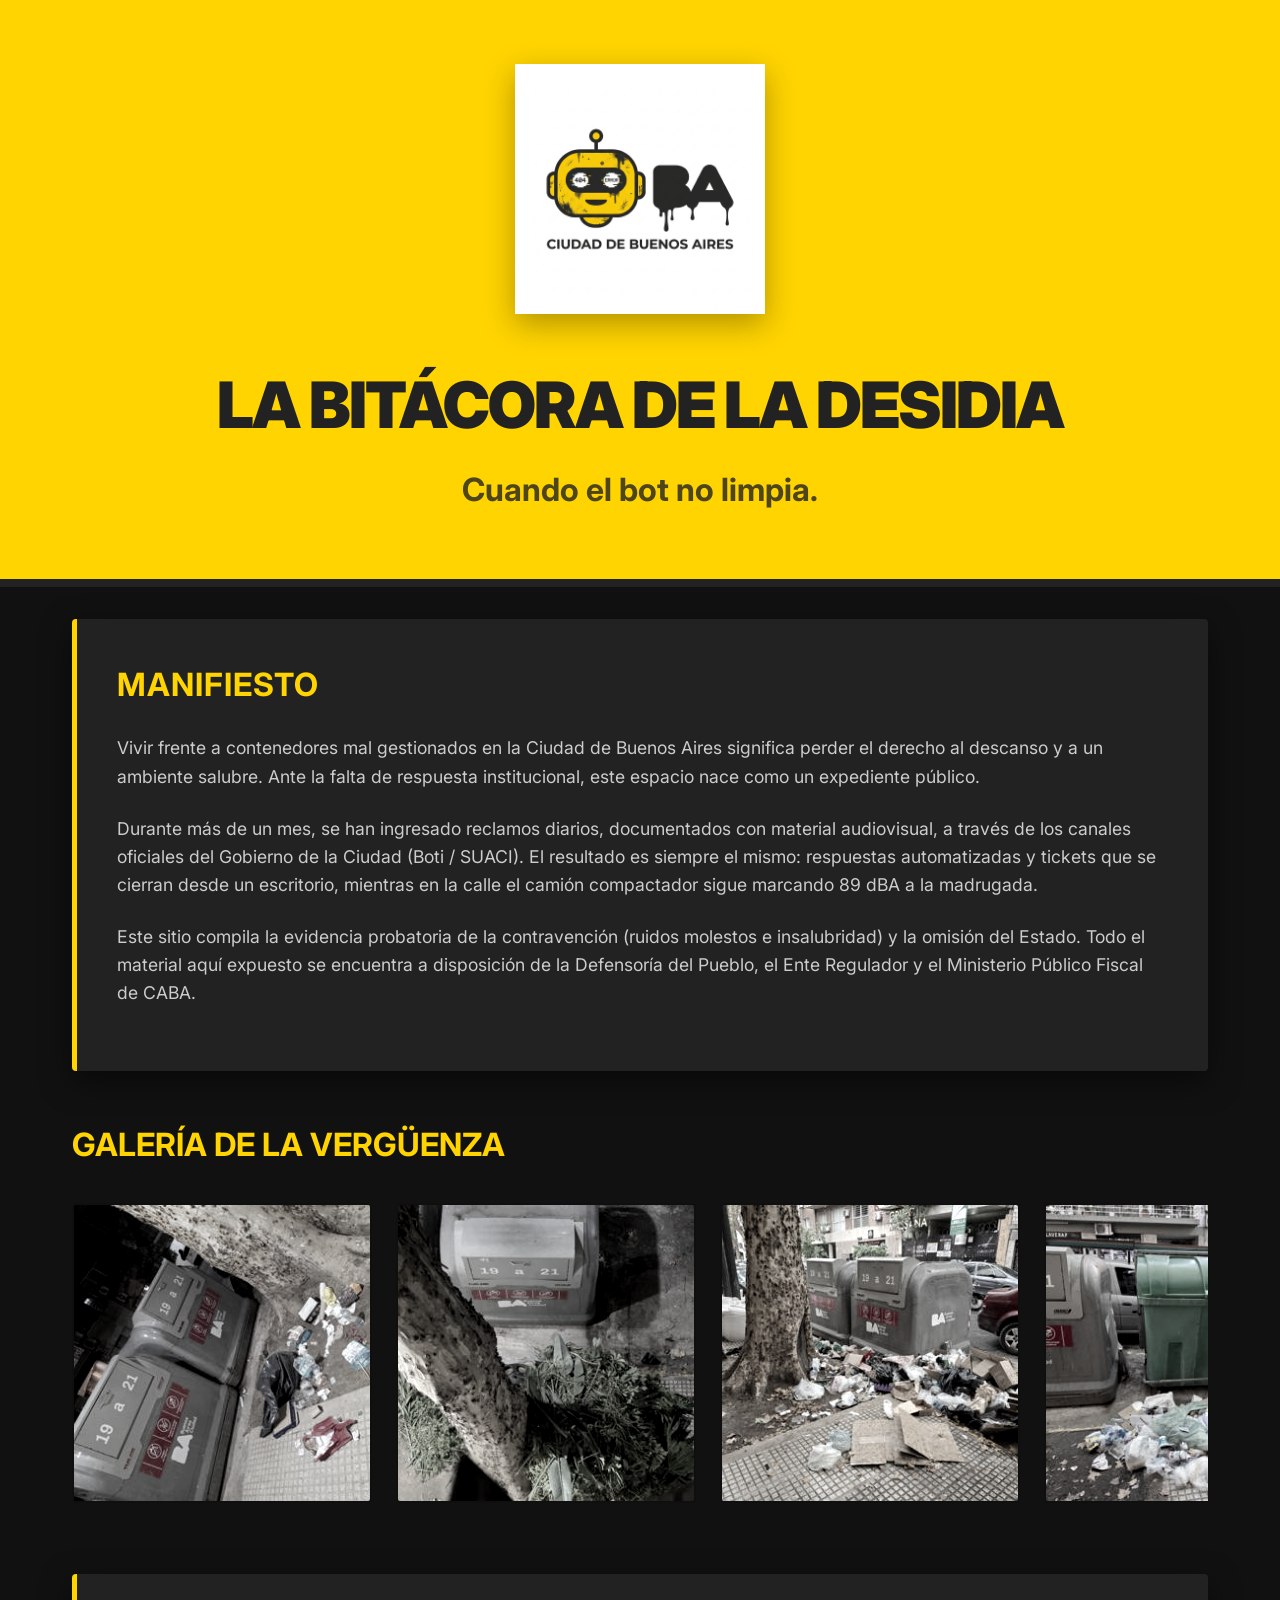
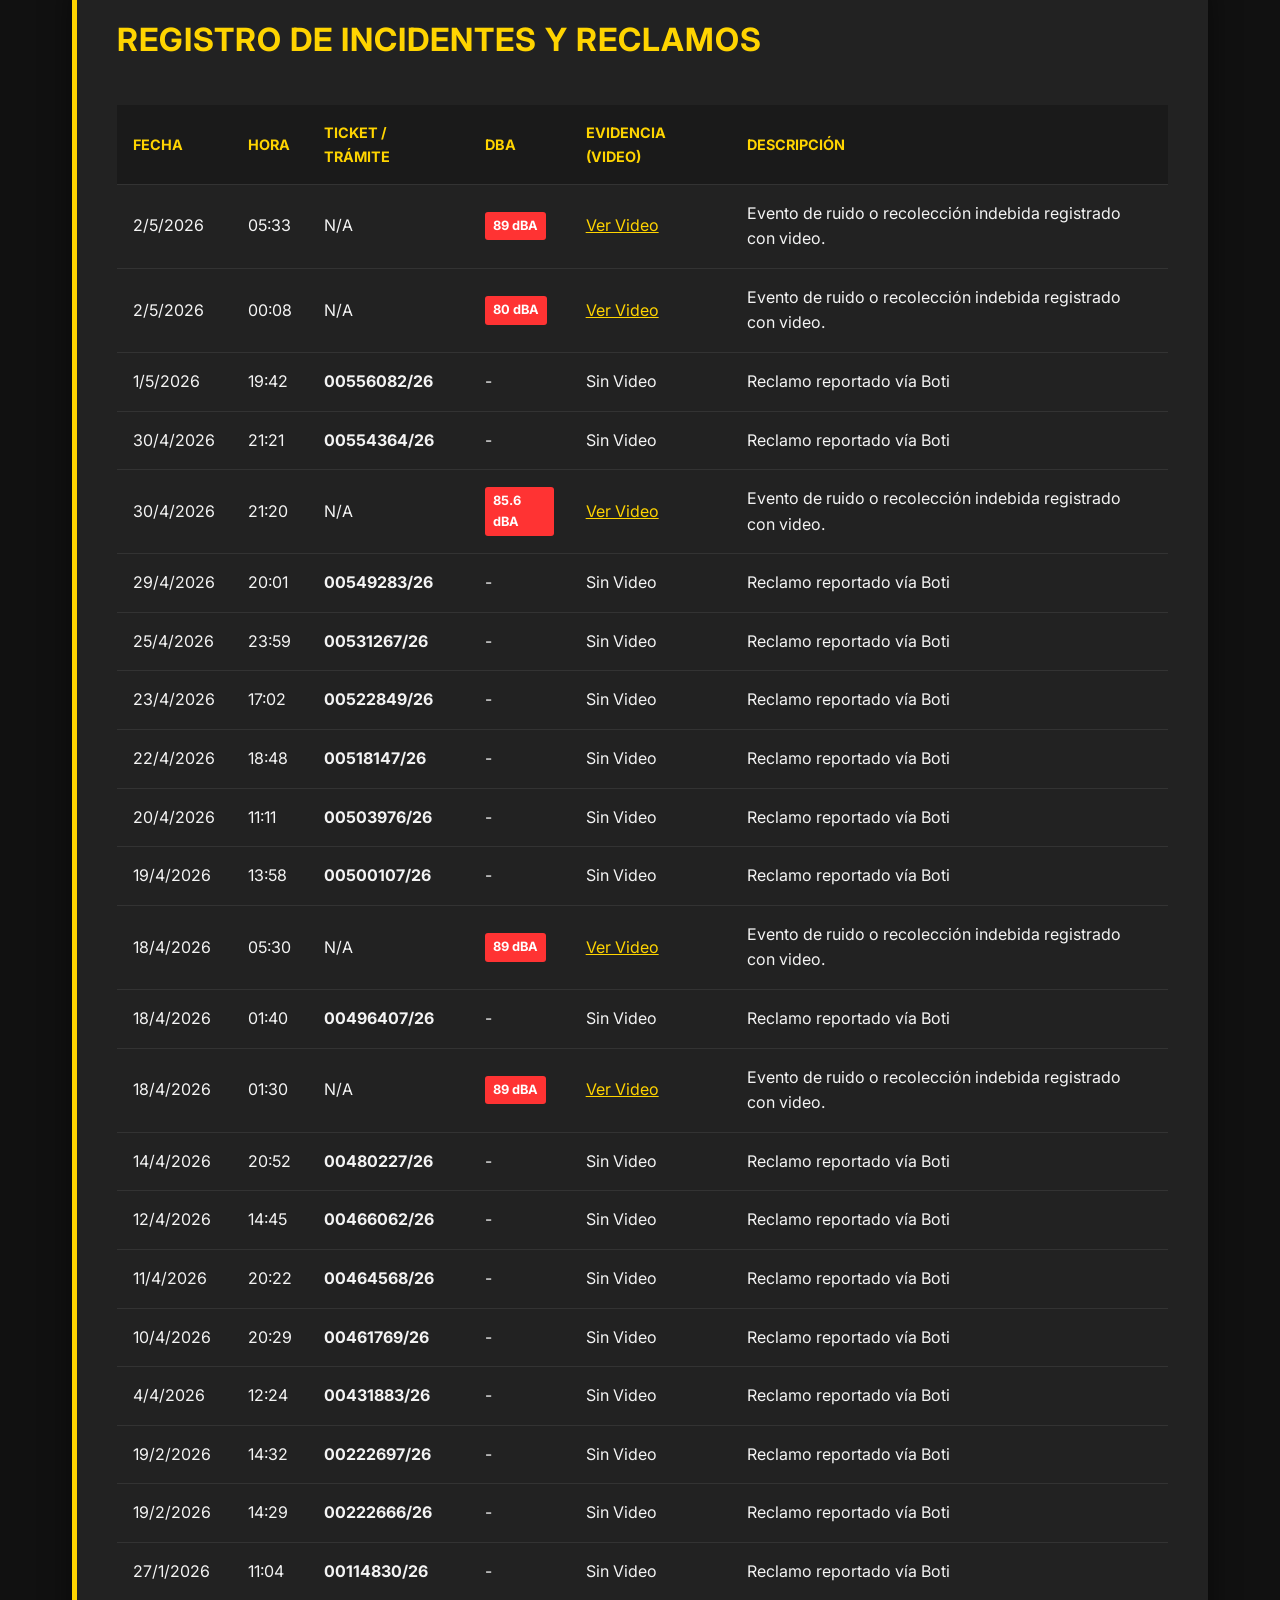
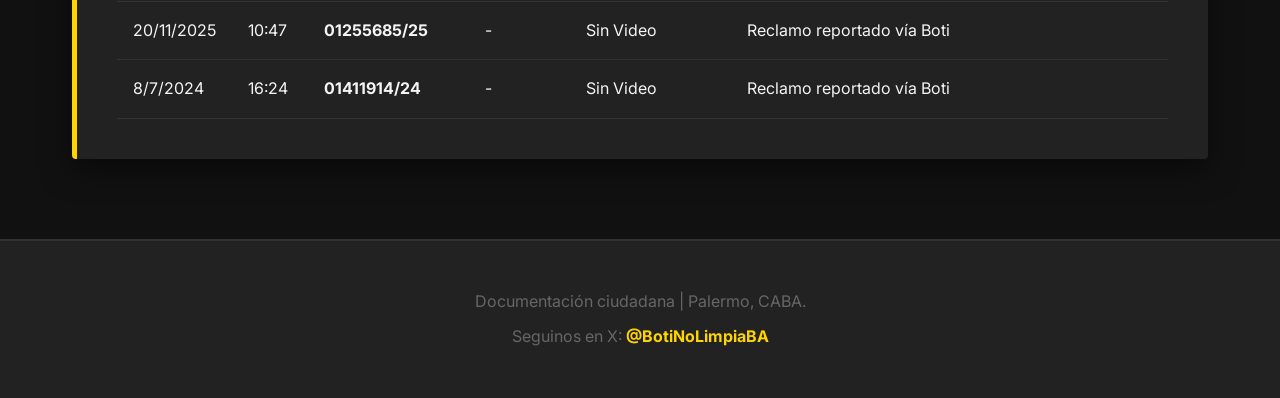
==== index.html @ 50ae7eaa "adding circular gallery" ====
<!DOCTYPE html>
<html lang="es">
<head>
    <meta charset="UTF-8">
    <meta name="viewport" content="width=device-width, initial-scale=1.0">
    <title>BotiNoLimpia - Bitácora de la Desidia</title>
    <meta name="description" content="Bitácora ciudadana documentando la falta de recolección de residuos e insalubridad frente a domicilio en Palermo, CABA.">
    <link href="https://fonts.googleapis.com/css2?family=Inter:wght@400;700;900&display=swap" rel="stylesheet">
    <link rel="stylesheet" href="css/style.css">
</head>
<body>
    <header class="hero">
        <div class="logo-container">
            <img src="assets/img/logo.png" alt="Boti No Limpia Logo Glitcheado" class="logo">
        </div>
        <div class="hero-content">
            <h1>LA BITÁCORA DE LA DESIDIA</h1>
            <h2>Cuando el bot no limpia.</h2>
        </div>
    </header>

    <main class="container">
        <section class="manifesto card">
            <h3>Manifiesto</h3>
            <p>Vivir frente a contenedores mal gestionados en la Ciudad de Buenos Aires significa perder el derecho al descanso y a un ambiente salubre. Ante la falta de respuesta institucional, este espacio nace como un expediente público.</p>
            <p>Durante más de un mes, se han ingresado reclamos diarios, documentados con material audiovisual, a través de los canales oficiales del Gobierno de la Ciudad (Boti / SUACI). El resultado es siempre el mismo: respuestas automatizadas y tickets que se cierran desde un escritorio, mientras en la calle el camión compactador sigue marcando 89 dBA a la madrugada.</p>
            <p>Este sitio compila la evidencia probatoria de la contravención (ruidos molestos e insalubridad) y la omisión del Estado. Todo el material aquí expuesto se encuentra a disposición de la Defensoría del Pueblo, el Ente Regulador y el Ministerio Público Fiscal de CABA.</p>
        </section>

        <section class="gallery">
            <h3>Galería de la Vergüenza</h3>
            <div class="gallery-wrapper">
                <div class="gallery-grid" id="gallery-grid">
                    <!-- Se inyectarán las imágenes aquí -->
                </div>
            </div>
        </section>

        <section class="logbook card">
            <h3>Registro de Incidentes y Reclamos</h3>
            <div class="table-responsive">
                <table id="logs-table">
                    <thead>
                        <tr>
                            <th>Fecha</th>
                            <th>Hora</th>
                            <th>Ticket / Trámite</th>
                            <th>dBA</th>
                            <th>Evidencia (Video)</th>
                            <th>Descripción</th>
                        </tr>
                    </thead>
                    <tbody id="logs-body">
                        <!-- Generado por app.js -->
                    </tbody>
                </table>
            </div>
        </section>
    </main>

    <footer>
        <p>Documentación ciudadana |  Palermo, CABA.</p>
        <p style="margin-top: 10px;">Seguinos en X: <a href="https://x.com/BotiNoLimpiaBA" target="_blank" style="color: var(--caba-yellow); text-decoration: none; font-weight: bold;">@BotiNoLimpiaBA</a></p>
    </footer>

    <script src="js/app.js"></script>
</body>
</html>
---- css/style.css ----
:root {
    --caba-yellow: #FFD400;
    --caba-black: #222222;
    --bg-dark: #111111;
    --text-light: #F4F4F4;
    --glitch-red: #ff003c;
    --glitch-blue: #00e5ff;
}

* {
    box-sizing: border-box;
    margin: 0;
    padding: 0;
}

body {
    font-family: 'Inter', sans-serif;
    background-color: var(--bg-dark);
    color: var(--text-light);
    line-height: 1.6;
}

.container {
    max-width: 1200px;
    margin: 0 auto;
    padding: 2rem;
}

/* Header & Hero */
.hero {
    background-color: var(--caba-yellow);
    color: var(--caba-black);
    text-align: center;
    padding: 4rem 2rem;
    position: relative;
    overflow: hidden;
    border-bottom: 8px solid var(--caba-black);
}

.logo-container {
    margin-bottom: 2rem;
}

.logo {
    max-width: 250px;
    filter: drop-shadow(0 10px 15px rgba(0,0,0,0.3));
    transition: transform 0.3s ease;
}

.logo:hover {
    transform: scale(1.05) rotate(-2deg);
}

.hero-content h1 {
    font-size: 4rem;
    font-weight: 900;
    letter-spacing: -2px;
    text-transform: uppercase;
    margin-bottom: 0.5rem;
}

.hero-content h2 {
    font-size: 2rem;
    font-weight: 700;
    opacity: 0.8;
}

/* Cards */
.card {
    background: var(--caba-black);
    border-left: 5px solid var(--caba-yellow);
    padding: 2.5rem;
    margin-bottom: 3rem;
    box-shadow: 0 10px 30px rgba(0,0,0,0.5);
    border-radius: 4px;
}

.card h3 {
    font-size: 2rem;
    color: var(--caba-yellow);
    margin-bottom: 1.5rem;
    text-transform: uppercase;
    letter-spacing: 1px;
}

.manifesto p {
    font-size: 1.1rem;
    margin-bottom: 1.5rem;
    color: #cccccc;
}

/* Gallery */
.gallery {
    margin-bottom: 4rem;
}

.gallery h3 {
    font-size: 2rem;
    color: var(--caba-yellow);
    margin-bottom: 2rem;
    text-transform: uppercase;
}

.gallery-wrapper {
    overflow: hidden;
    width: 100%;
}

.gallery-grid {
    display: flex;
    gap: 1.5rem;
    width: max-content;
    animation: scroll-gallery 20s linear infinite;
}

.gallery-grid:hover {
    animation-play-state: paused;
}

.gallery-grid a {
    flex: 0 0 auto;
}

.gallery-grid img {
    width: 300px;
    height: 300px;
    object-fit: cover;
    border-radius: 4px;
    border: 2px solid var(--caba-black);
    transition: all 0.3s ease;
    filter: grayscale(80%) contrast(120%);
}

.gallery-grid img:hover {
    transform: translateY(-5px);
    box-shadow: 0 10px 20px rgba(255, 212, 0, 0.2);
    filter: grayscale(0%) contrast(100%);
    border-color: var(--caba-yellow);
}

@keyframes scroll-gallery {
    0% { transform: translateX(0); }
    100% { transform: translateX(calc(-50% - 0.75rem)); }
}

/* Table */
.table-responsive {
    overflow-x: auto;
}

table {
    width: 100%;
    border-collapse: collapse;
    margin-top: 1rem;
}

th, td {
    padding: 1rem;
    text-align: left;
    border-bottom: 1px solid #333;
}

th {
    background-color: #1a1a1a;
    color: var(--caba-yellow);
    font-weight: 700;
    text-transform: uppercase;
    font-size: 0.9rem;
}

tbody tr {
    transition: background-color 0.2s ease;
}

tbody tr:hover {
    background-color: #1f1f1f;
}

td.empty {
    color: #666;
    font-style: italic;
}

/* Status Badges */
.badge {
    display: inline-block;
    padding: 0.25rem 0.5rem;
    border-radius: 3px;
    font-size: 0.8rem;
    font-weight: bold;
}

.badge-warning {
    background-color: var(--caba-yellow);
    color: var(--caba-black);
}

.badge-danger {
    background-color: #ff3333;
    color: white;
}

/* Footer */
footer {
    text-align: center;
    padding: 3rem;
    background-color: var(--caba-black);
    color: #666;
    border-top: 2px solid #333;
}

/* Responsive */
@media (max-width: 768px) {
    .hero-content h1 {
        font-size: 2.5rem;
    }
    .hero-content h2 {
        font-size: 1.5rem;
    }
    .card {
        padding: 1.5rem;
    }
}
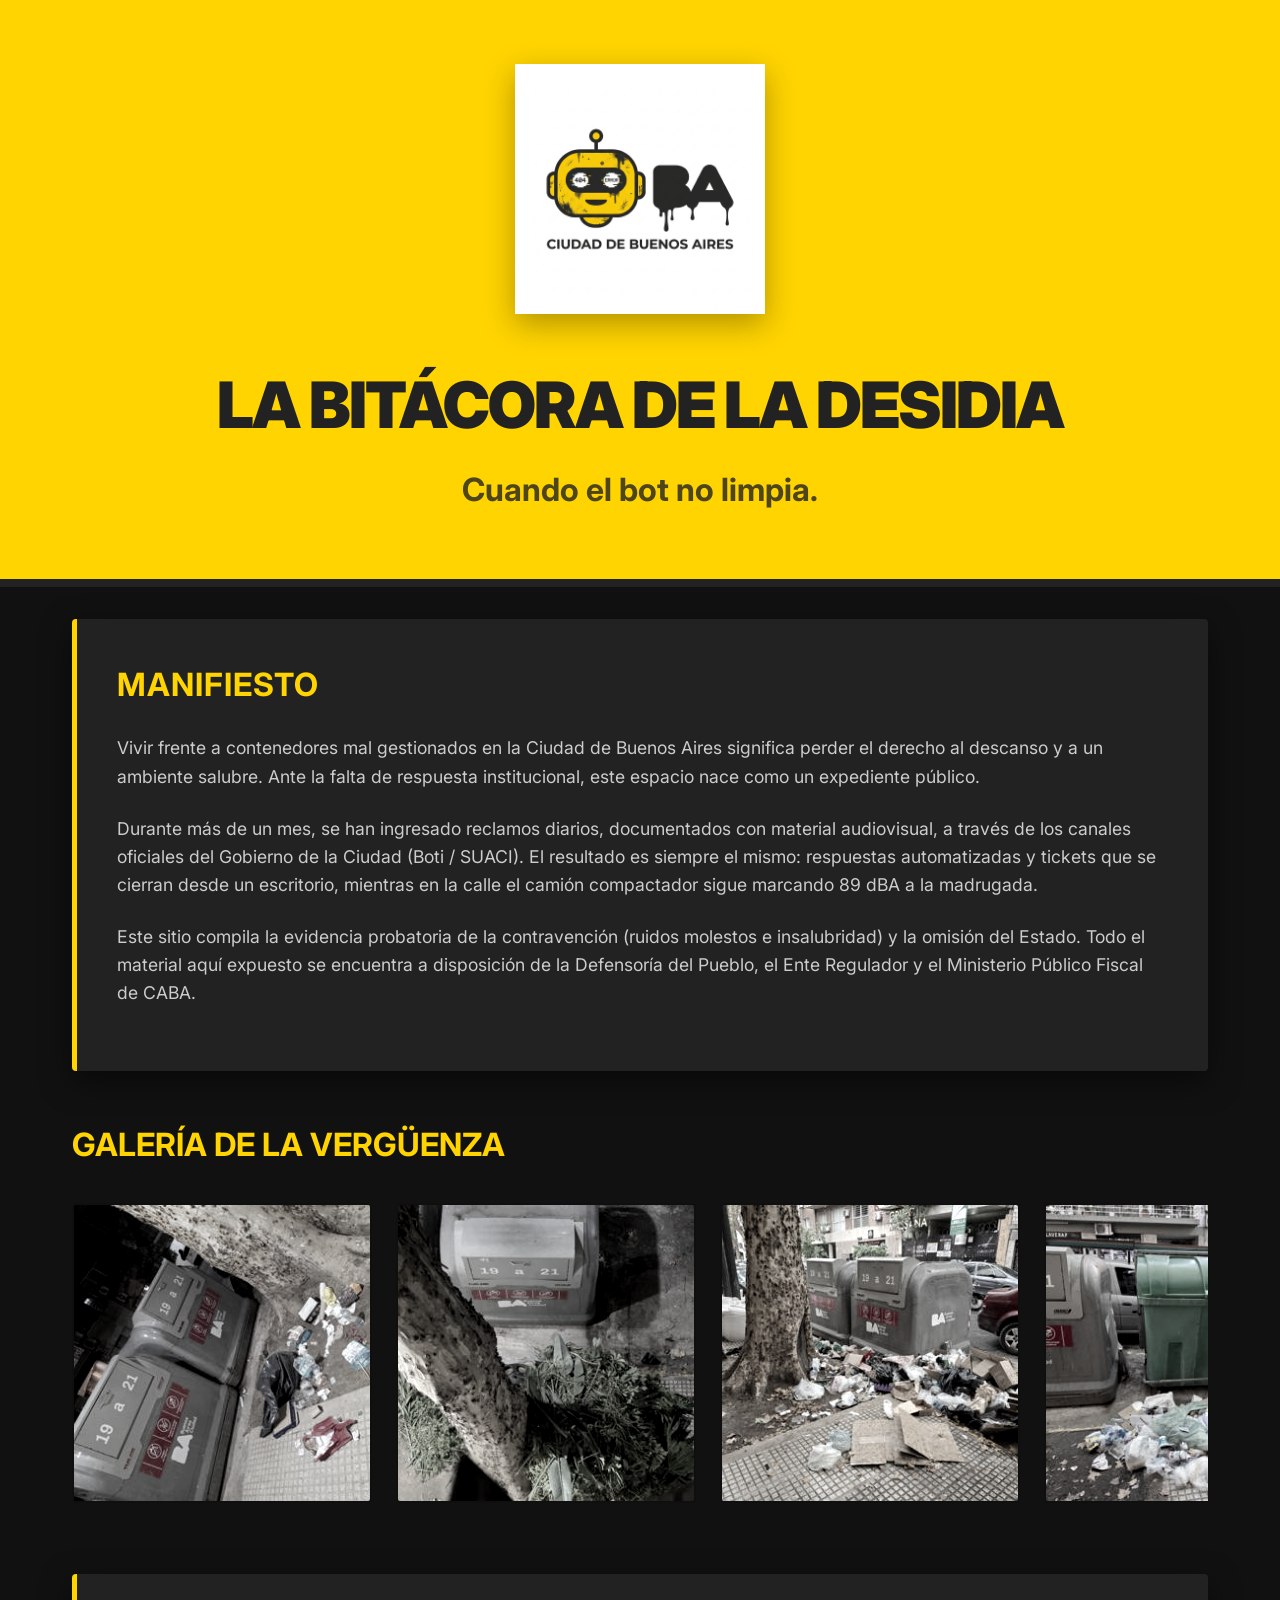
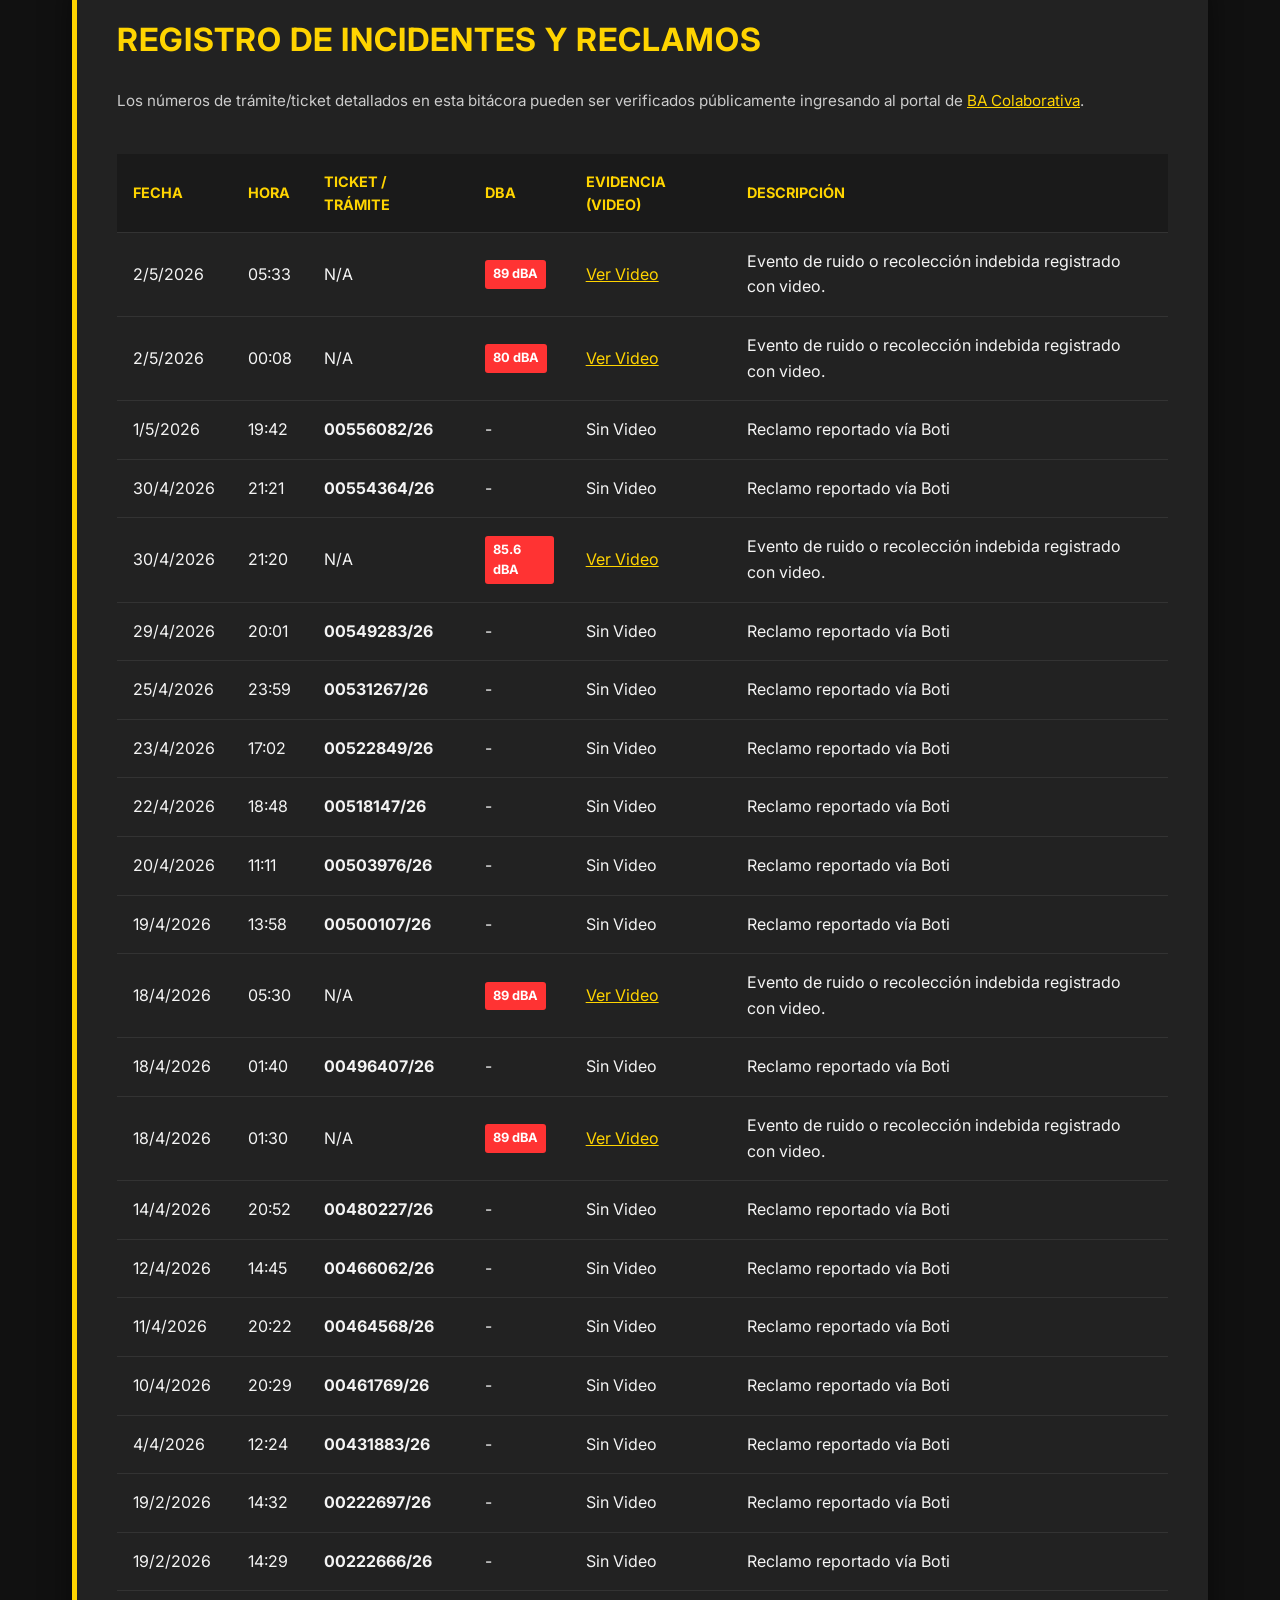
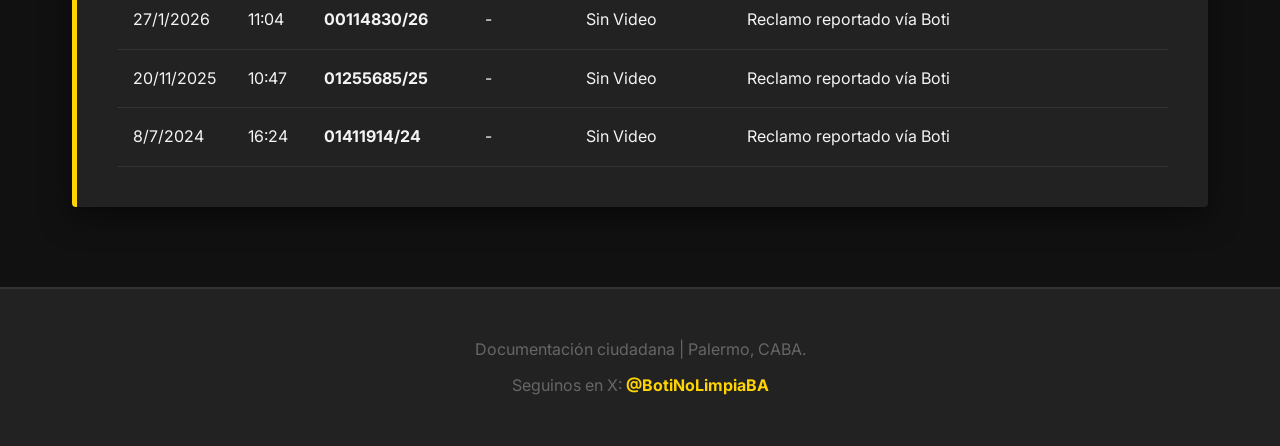
==== commit d3d2b3a6: "adding bacolaborativa link" ====
--- a/index.html
+++ b/index.html
@@ -38,6 +38,9 @@
 
         <section class="logbook card">
             <h3>Registro de Incidentes y Reclamos</h3>
+            <p style="margin-bottom: 1.5rem; font-size: 0.95rem; color: #ccc;">
+                Los números de trámite/ticket detallados en esta bitácora pueden ser verificados públicamente ingresando al portal de <a href="https://bacolaborativa.buenosaires.gob.ar/" target="_blank" style="color: var(--caba-yellow); text-decoration: underline;">BA Colaborativa</a>.
+            </p>
             <div class="table-responsive">
                 <table id="logs-table">
                     <thead>
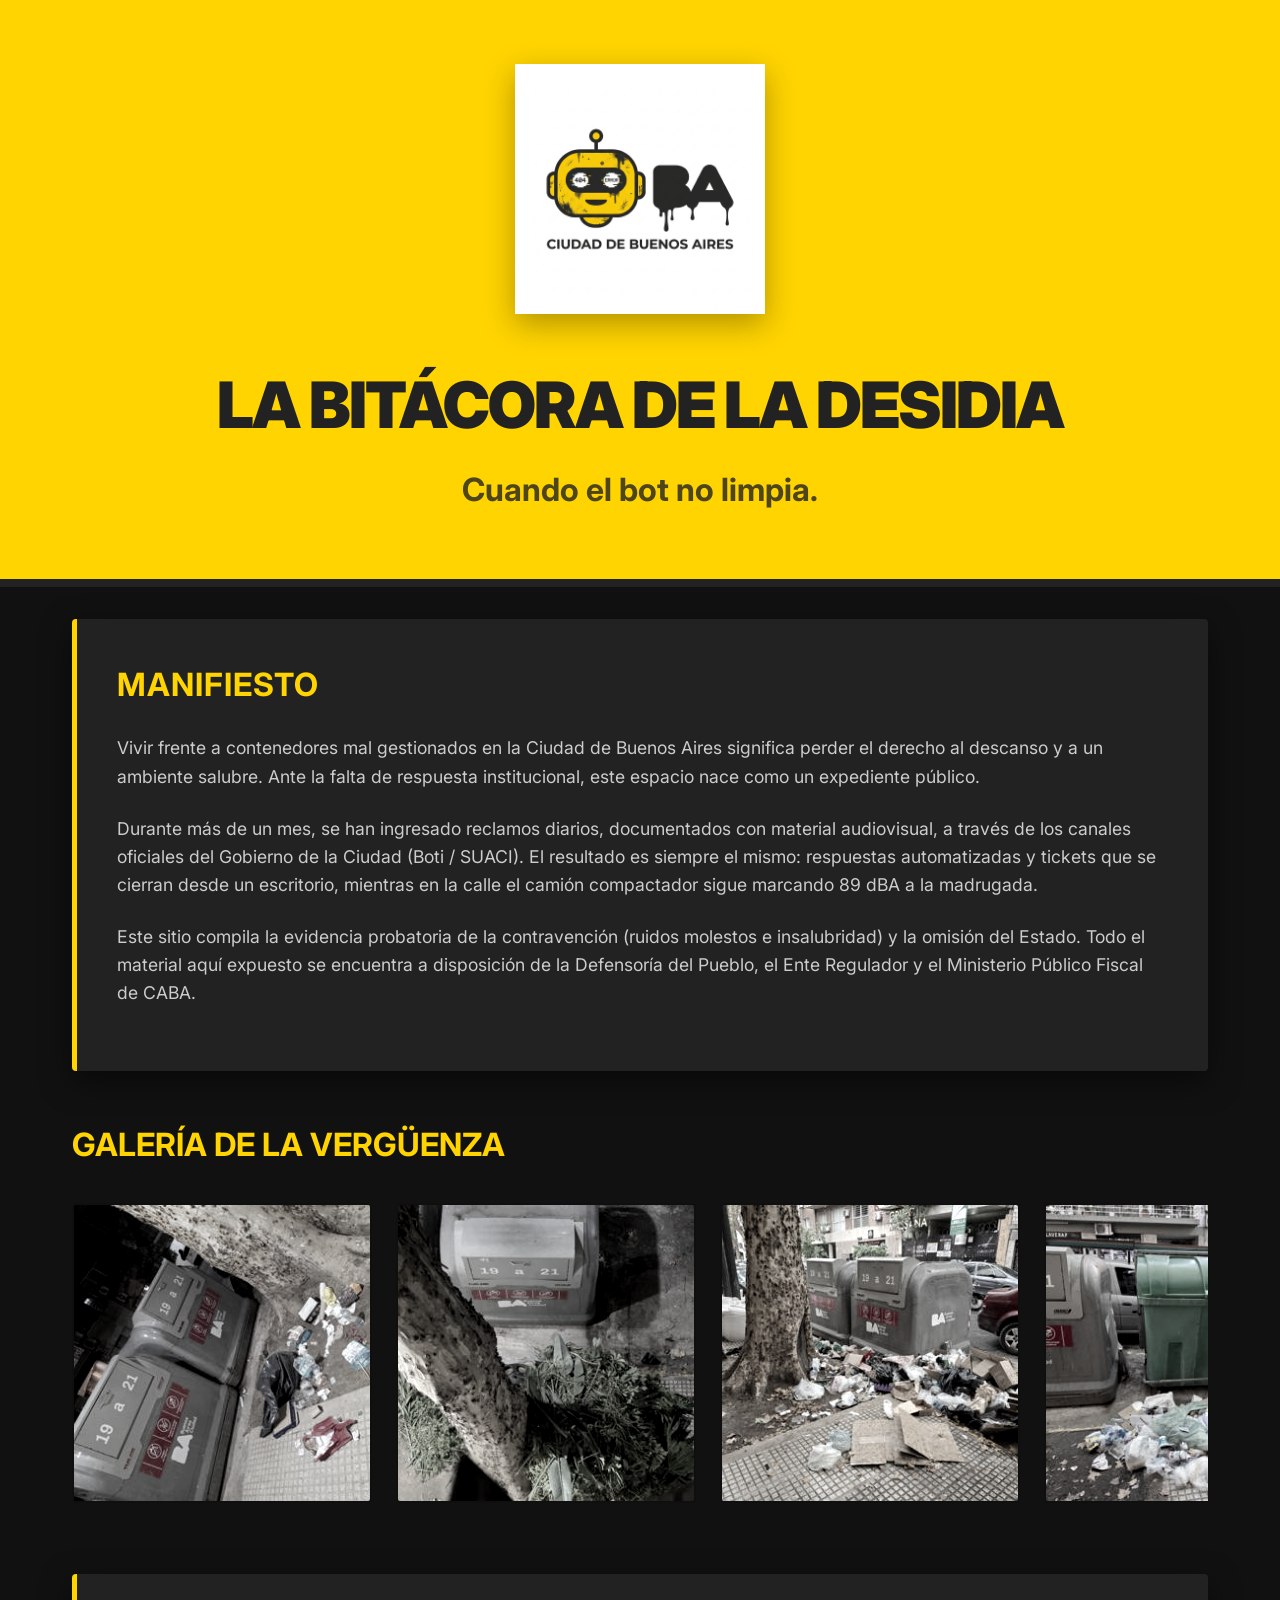
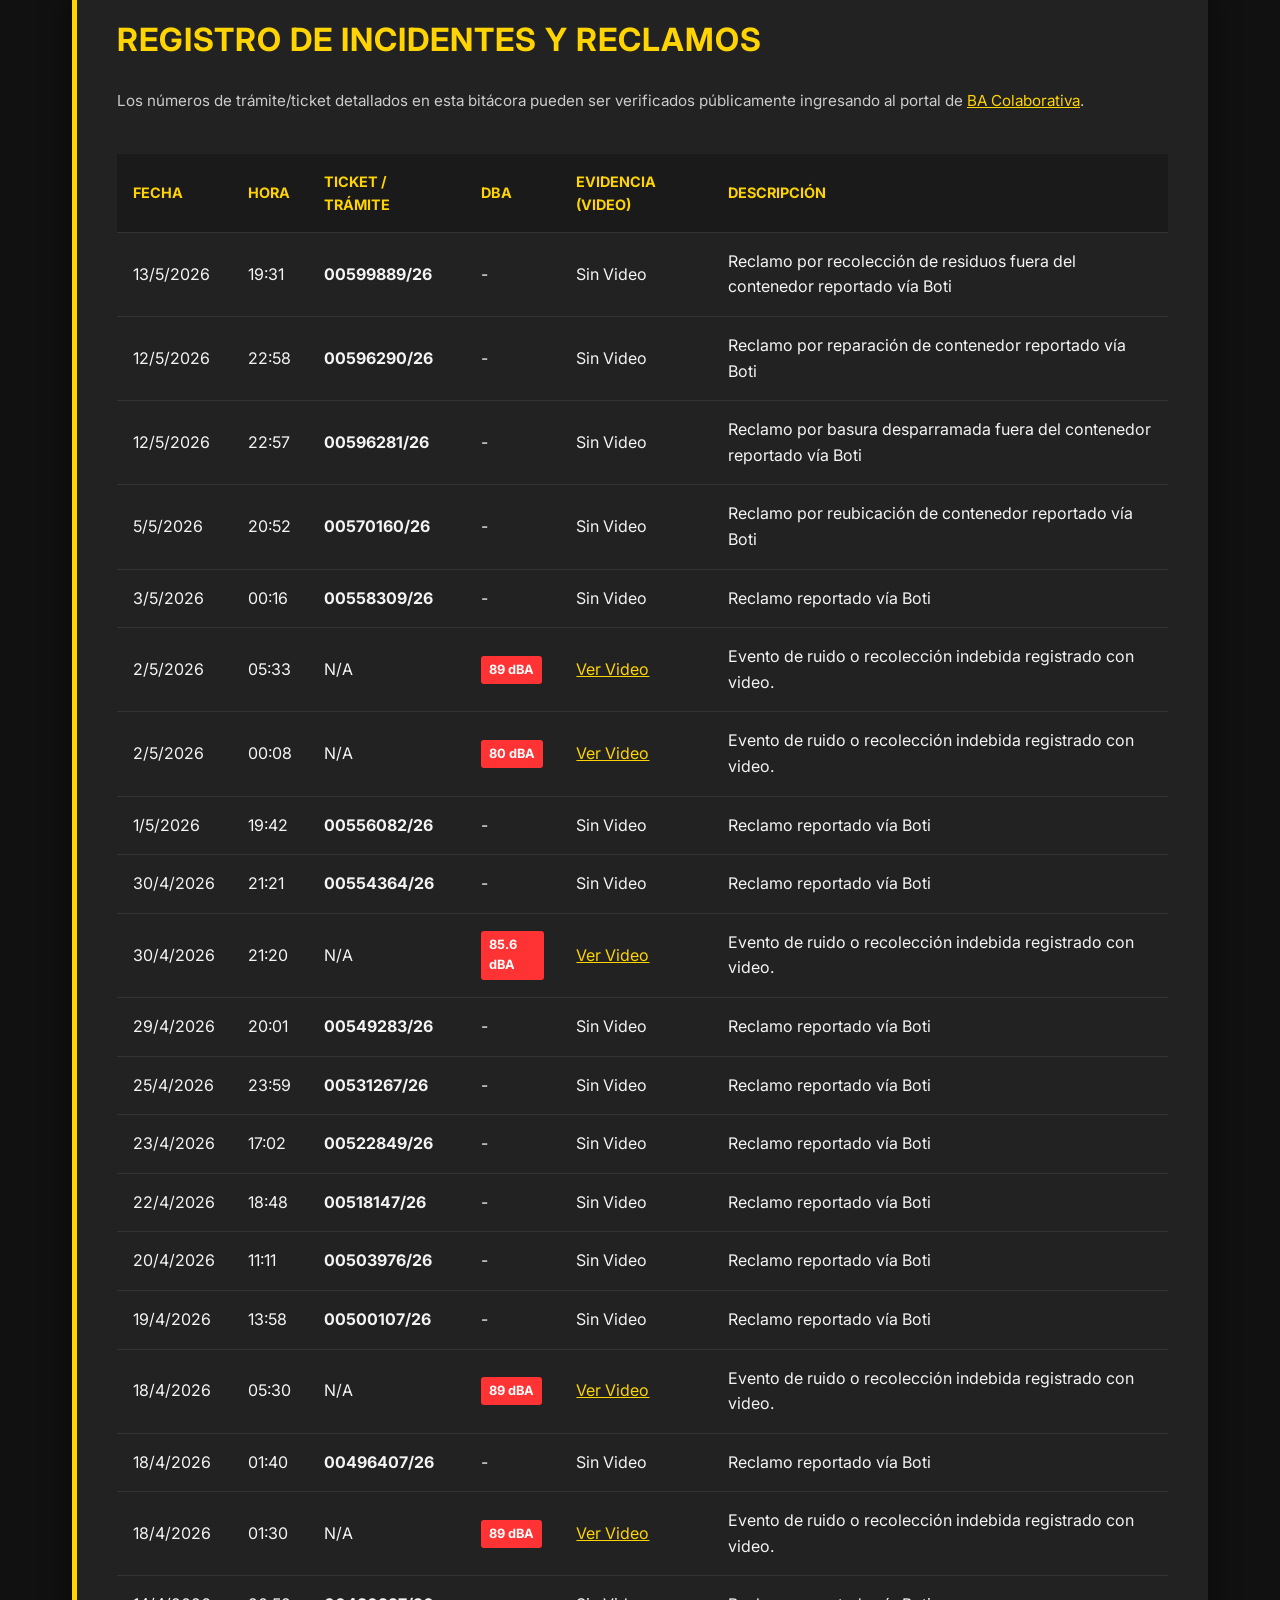
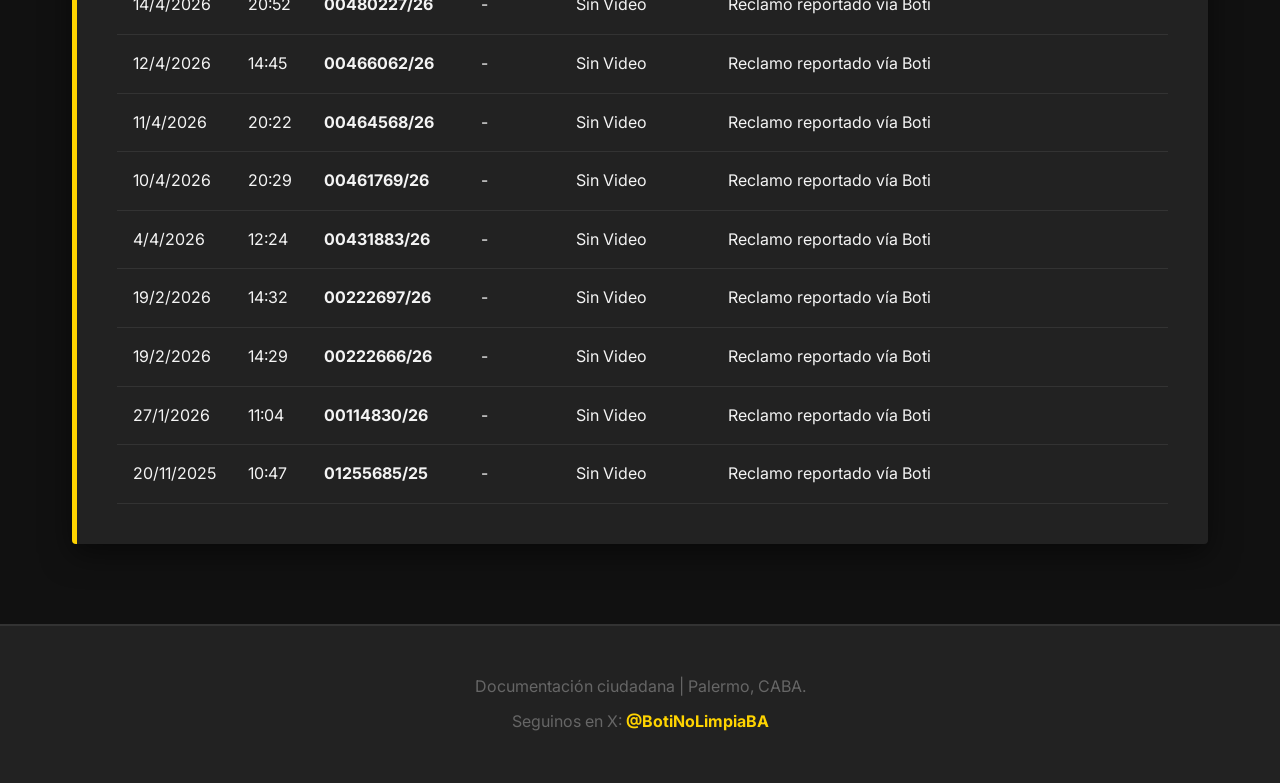
==== commit 3dd90f83: "adding 3 new claims" ====
--- a/index.html
+++ b/index.html
@@ -62,7 +62,7 @@
     </main>
 
     <footer>
-        <p>Documentación ciudadana |  Palermo, CABA.</p>
+        <p>Documentación ciudadana | Palermo, CABA.</p>
         <p style="margin-top: 10px;">Seguinos en X: <a href="https://x.com/BotiNoLimpiaBA" target="_blank" style="color: var(--caba-yellow); text-decoration: none; font-weight: bold;">@BotiNoLimpiaBA</a></p>
     </footer>
 
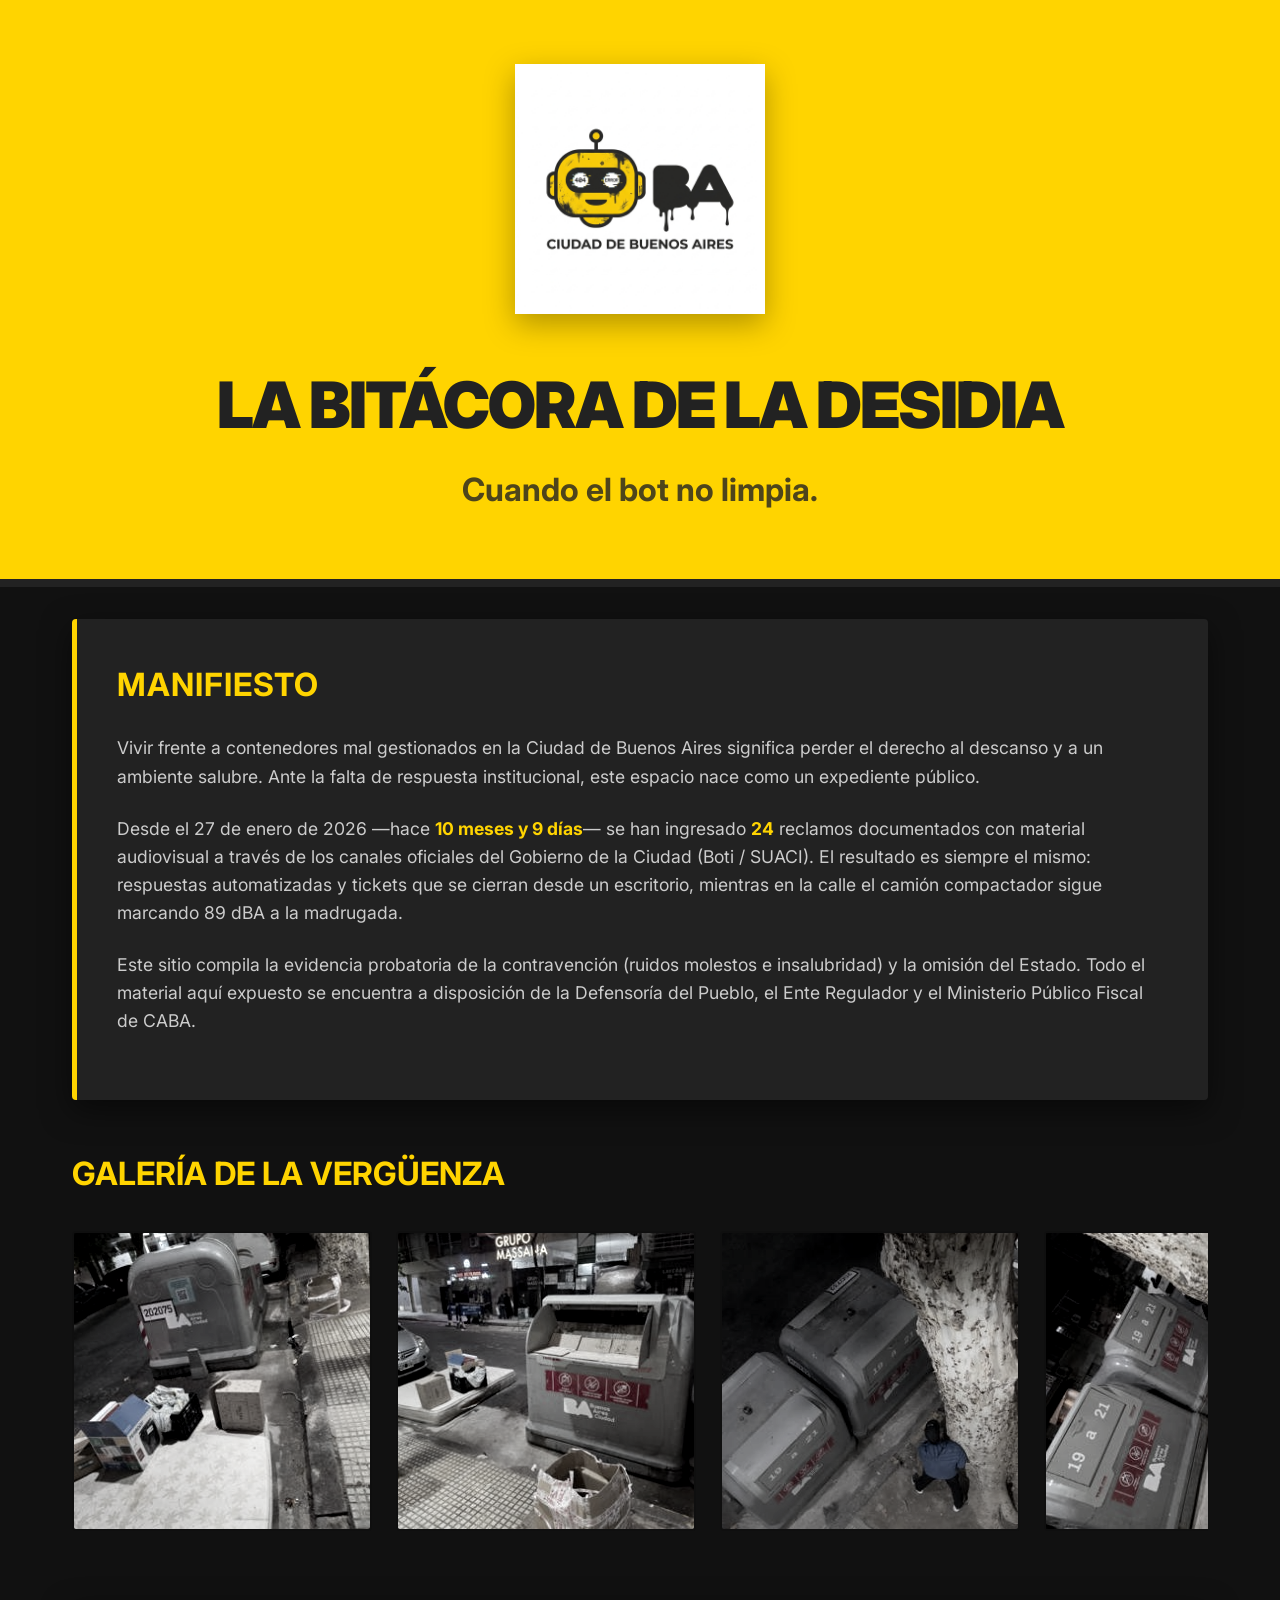
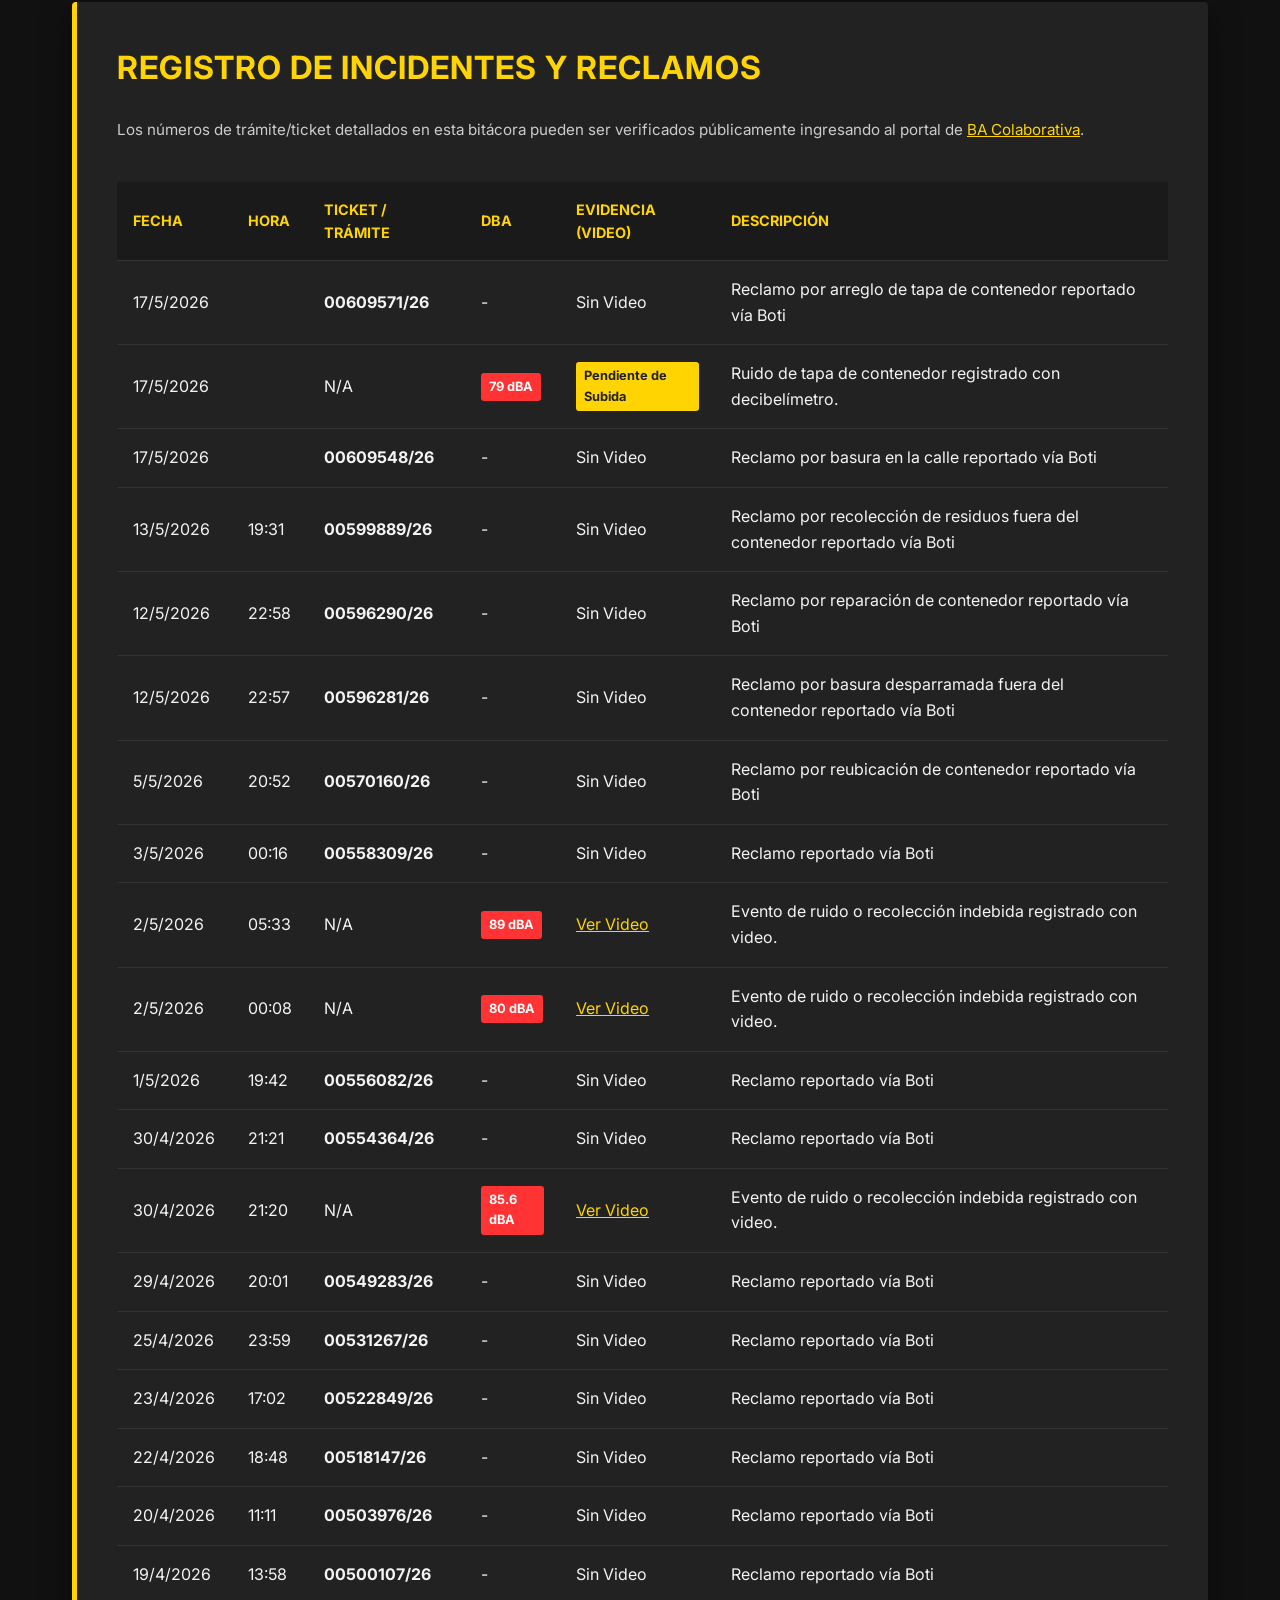
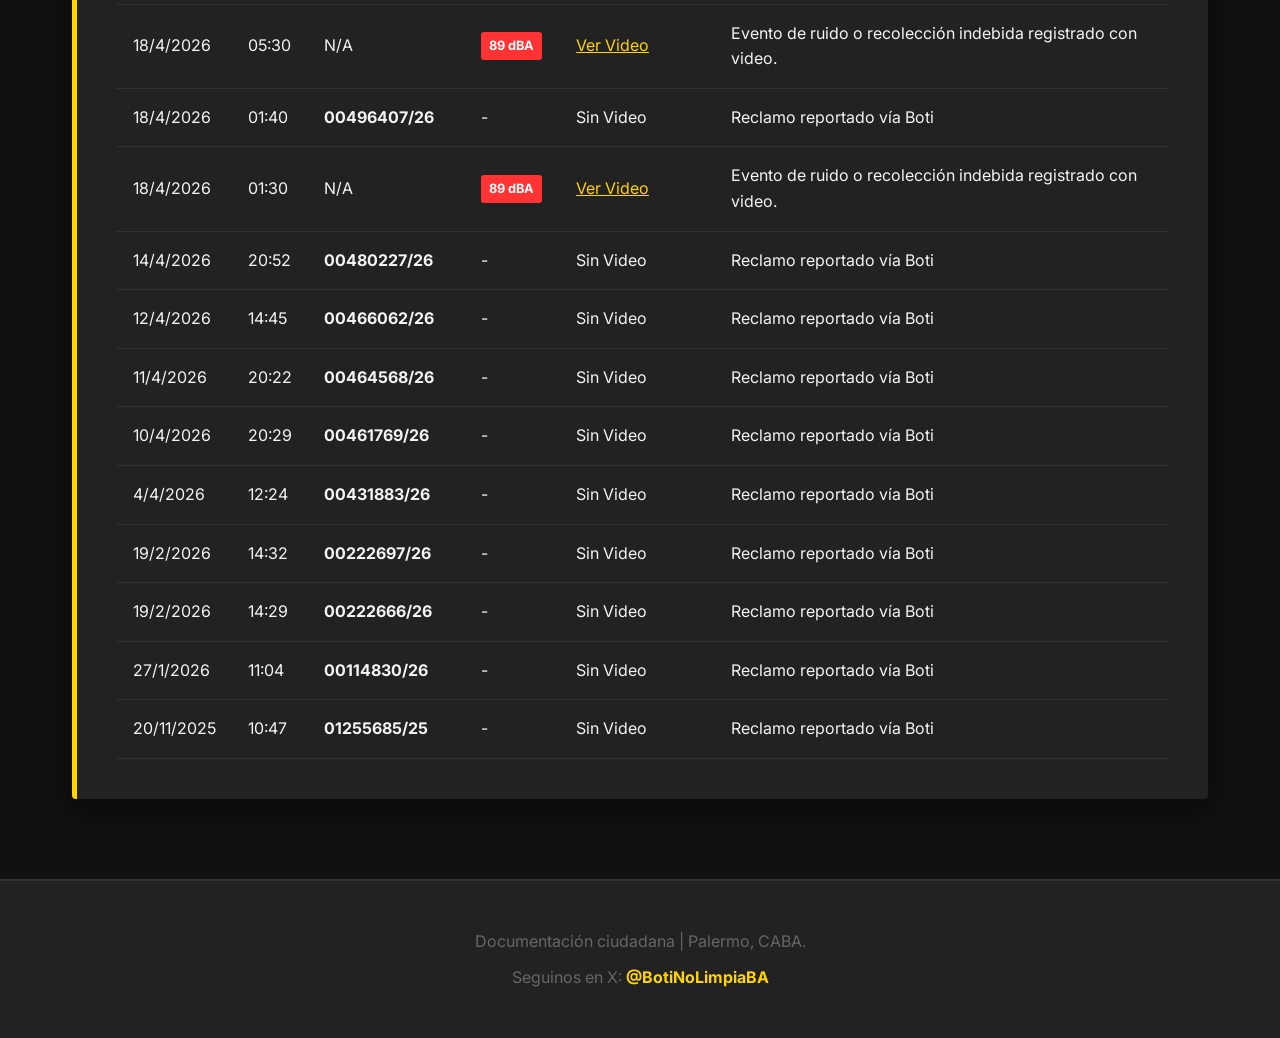
==== commit c775dc40: "dynamic claim counter and elapsed time in manifesto Replace static 'más de un mes' with a live count" ====
--- a/index.html
+++ b/index.html
@@ -23,7 +23,7 @@
         <section class="manifesto card">
             <h3>Manifiesto</h3>
             <p>Vivir frente a contenedores mal gestionados en la Ciudad de Buenos Aires significa perder el derecho al descanso y a un ambiente salubre. Ante la falta de respuesta institucional, este espacio nace como un expediente público.</p>
-            <p>Durante más de un mes, se han ingresado reclamos diarios, documentados con material audiovisual, a través de los canales oficiales del Gobierno de la Ciudad (Boti / SUACI). El resultado es siempre el mismo: respuestas automatizadas y tickets que se cierran desde un escritorio, mientras en la calle el camión compactador sigue marcando 89 dBA a la madrugada.</p>
+            <p>Desde el 27 de enero de 2026 —hace <span id="elapsed-time" style="color: var(--caba-yellow); font-weight: 700;"></span>— se han ingresado <span id="claim-count" style="color: var(--caba-yellow); font-weight: 700;"></span> reclamos documentados con material audiovisual a través de los canales oficiales del Gobierno de la Ciudad (Boti / SUACI). El resultado es siempre el mismo: respuestas automatizadas y tickets que se cierran desde un escritorio, mientras en la calle el camión compactador sigue marcando 89 dBA a la madrugada.</p>
             <p>Este sitio compila la evidencia probatoria de la contravención (ruidos molestos e insalubridad) y la omisión del Estado. Todo el material aquí expuesto se encuentra a disposición de la Defensoría del Pueblo, el Ente Regulador y el Ministerio Público Fiscal de CABA.</p>
         </section>
 
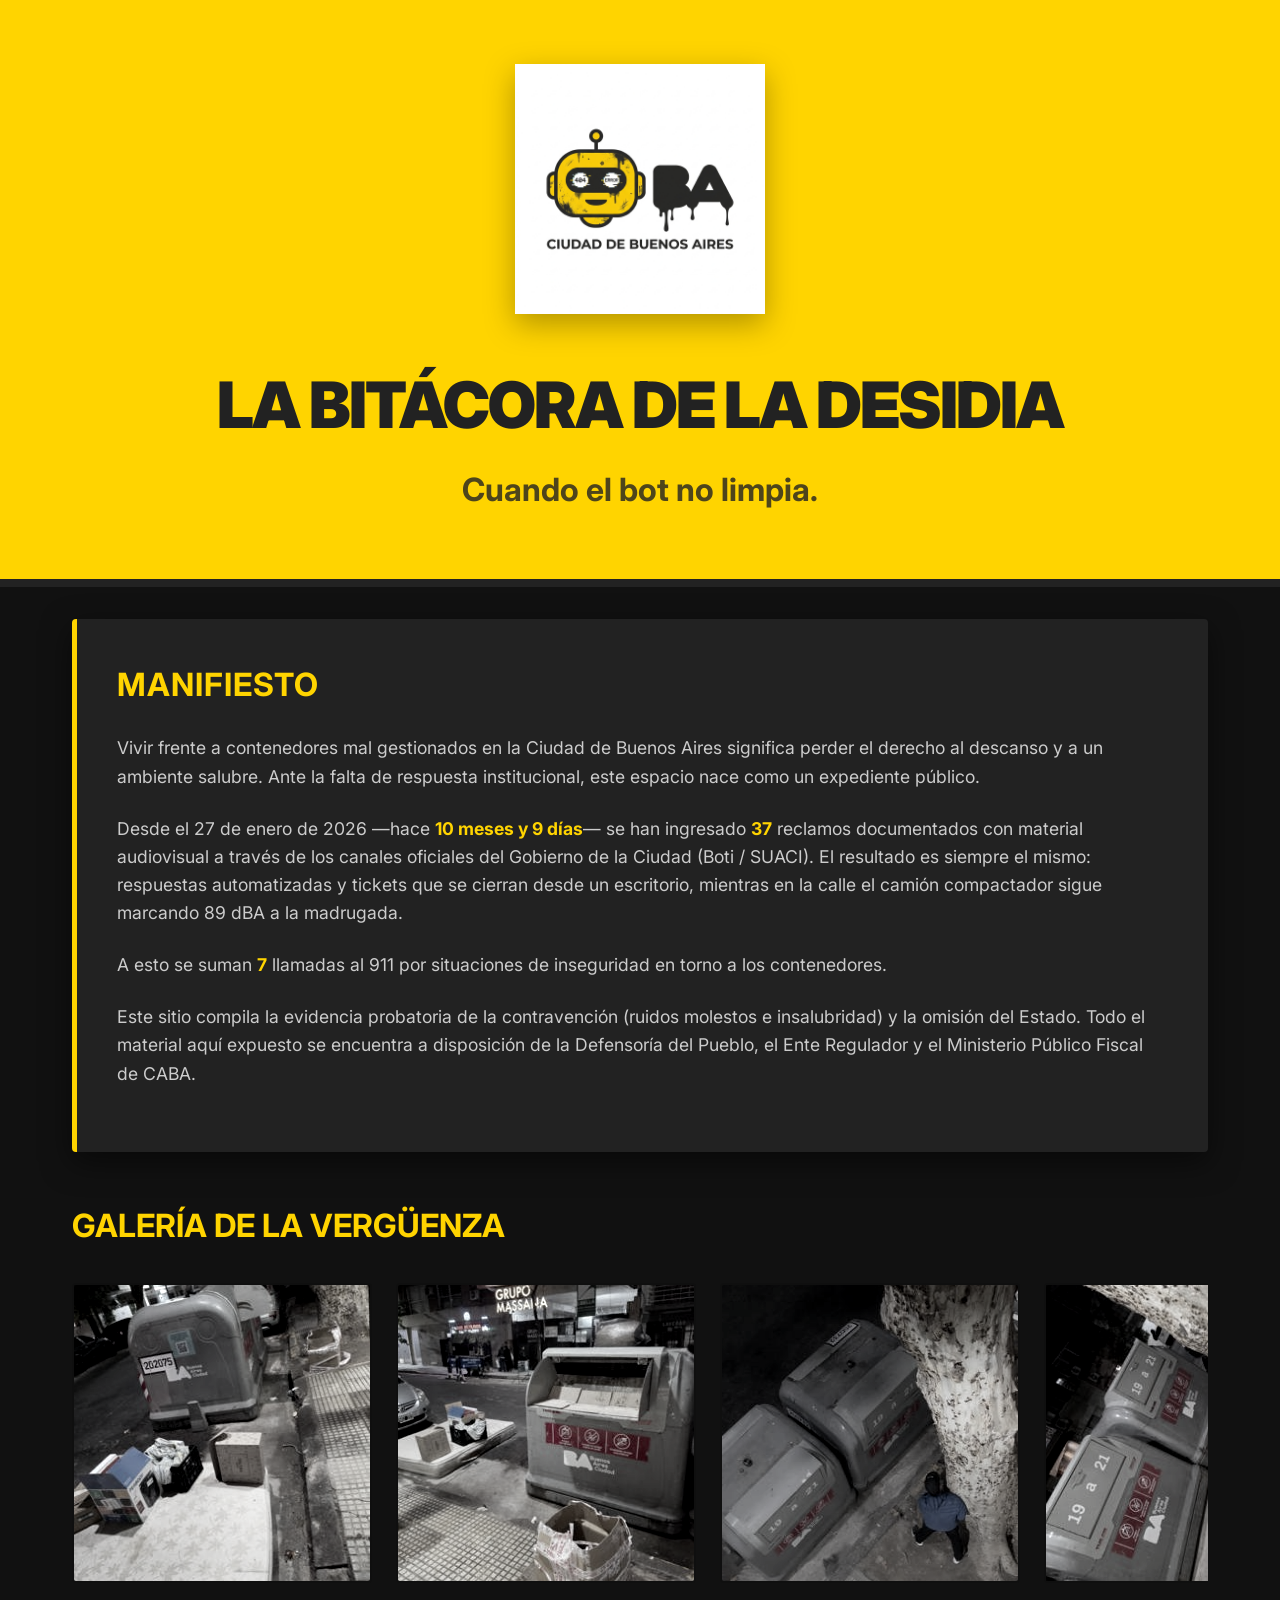
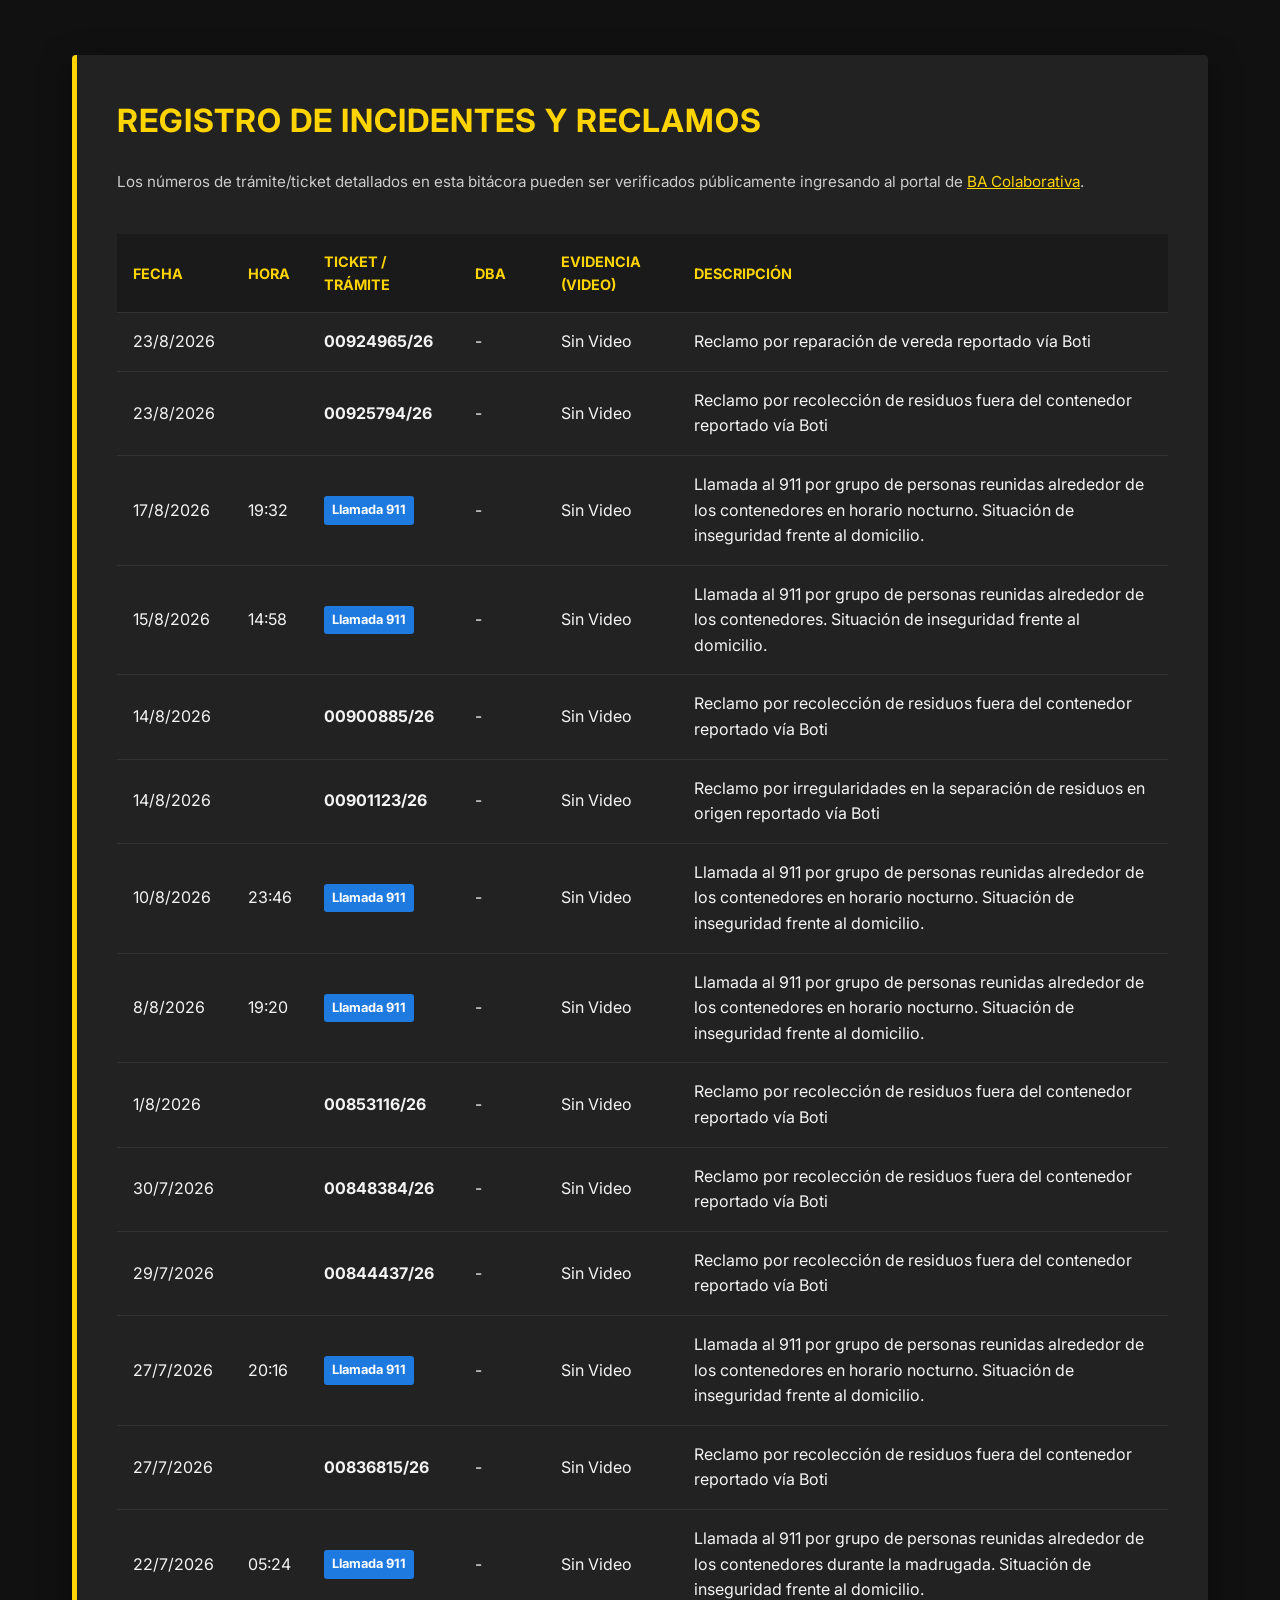
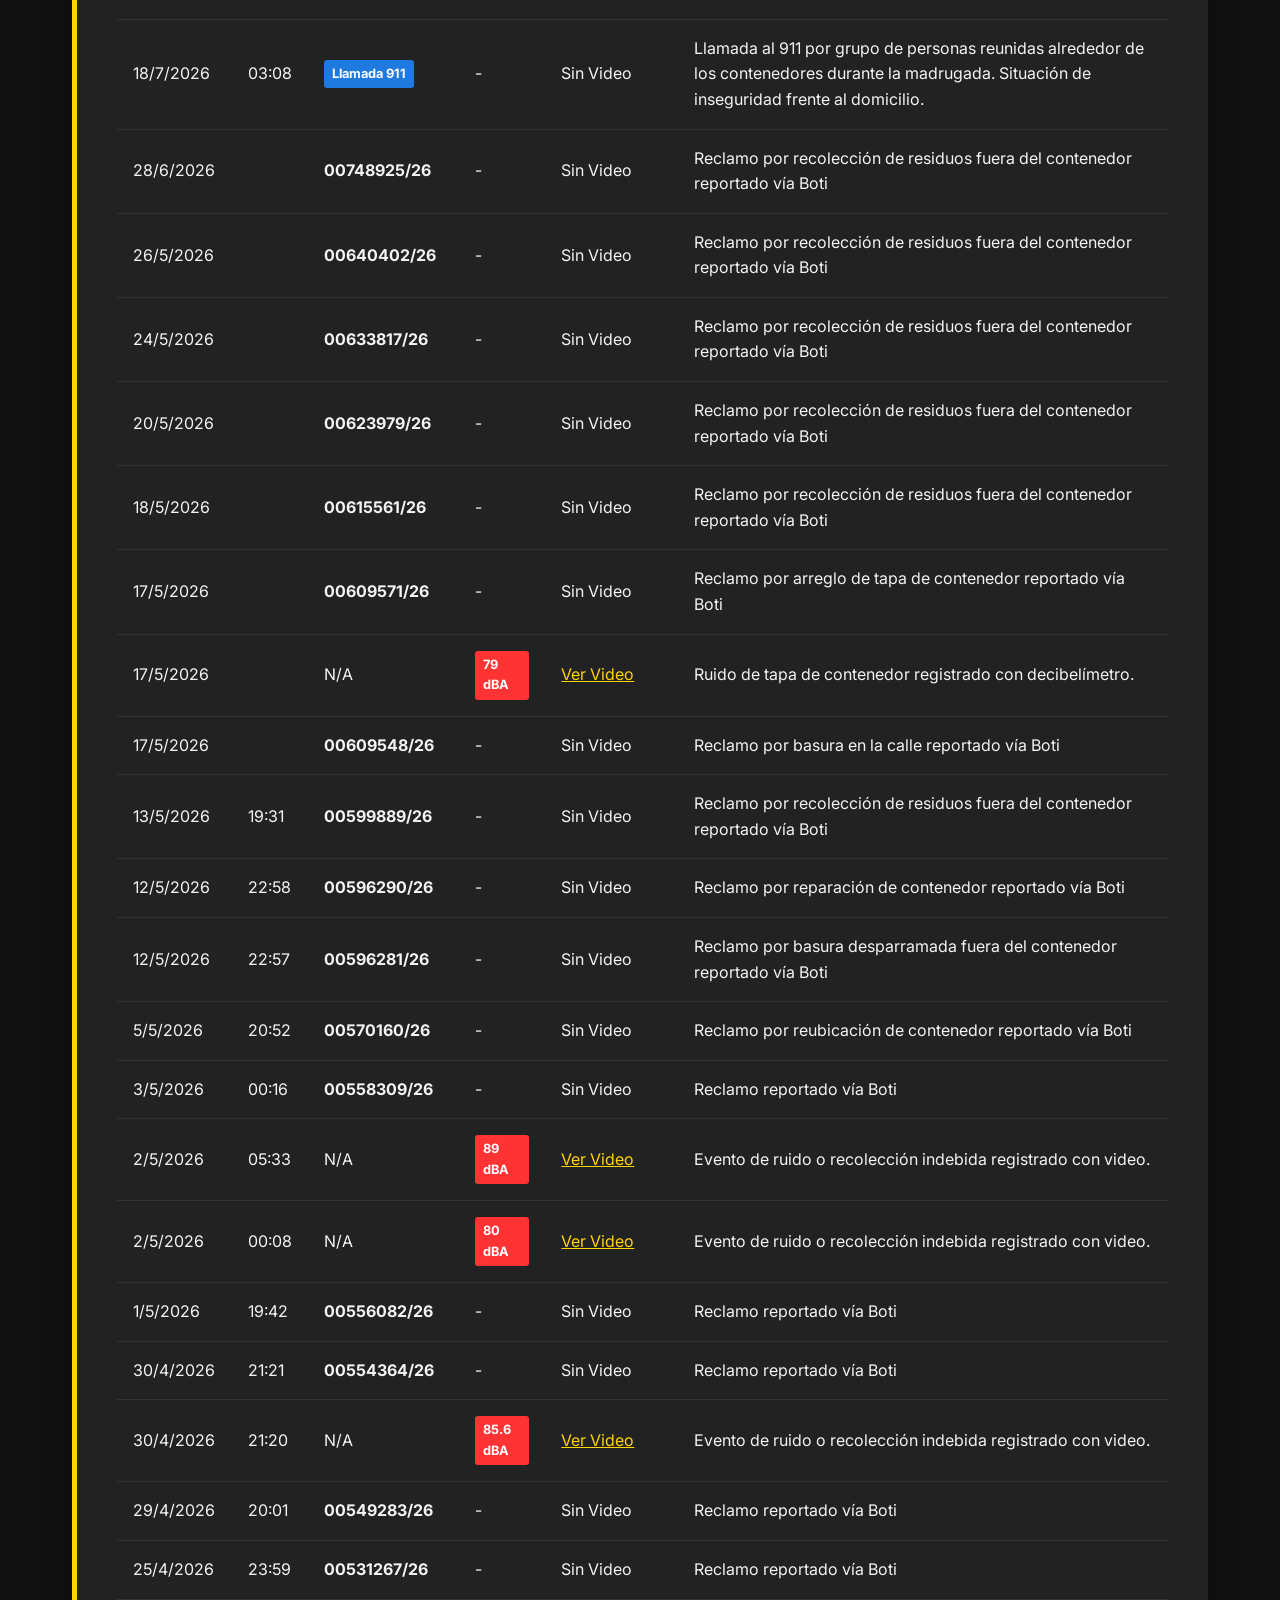
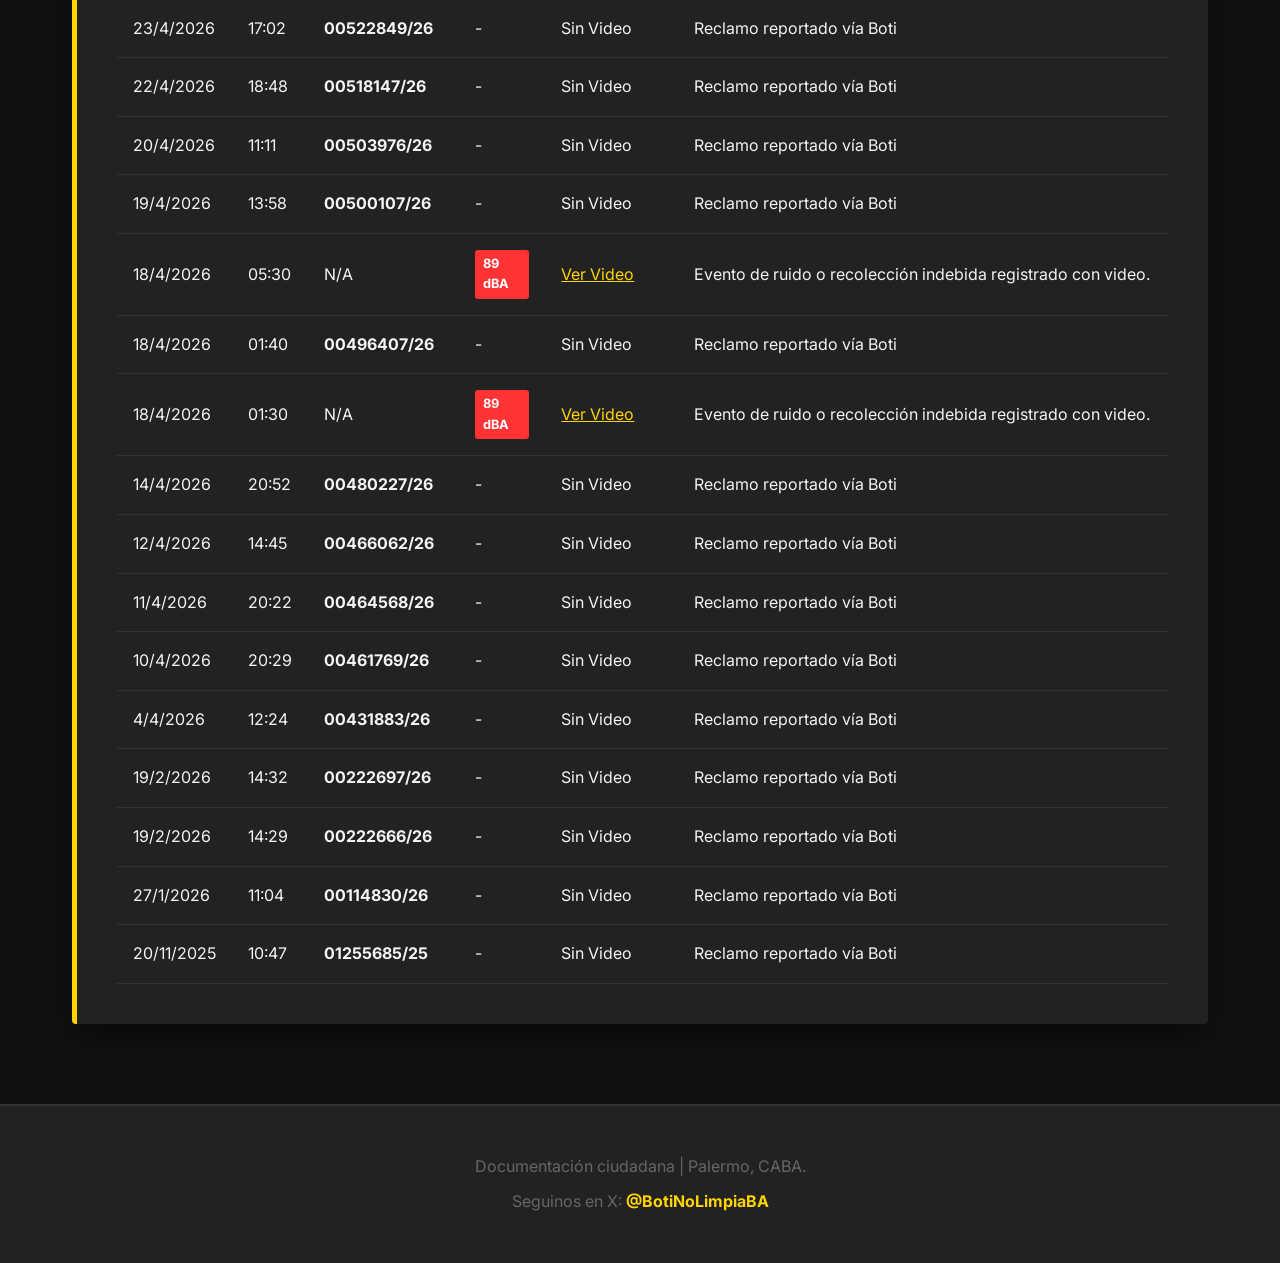
==== commit 5546447b: "add 13 boti claims and 7 911 calls, plus 911 counter Tag every log entry with a type (reclamo/video/" ====
--- a/index.html
+++ b/index.html
@@ -24,6 +24,7 @@
             <h3>Manifiesto</h3>
             <p>Vivir frente a contenedores mal gestionados en la Ciudad de Buenos Aires significa perder el derecho al descanso y a un ambiente salubre. Ante la falta de respuesta institucional, este espacio nace como un expediente público.</p>
             <p>Desde el 27 de enero de 2026 —hace <span id="elapsed-time" style="color: var(--caba-yellow); font-weight: 700;"></span>— se han ingresado <span id="claim-count" style="color: var(--caba-yellow); font-weight: 700;"></span> reclamos documentados con material audiovisual a través de los canales oficiales del Gobierno de la Ciudad (Boti / SUACI). El resultado es siempre el mismo: respuestas automatizadas y tickets que se cierran desde un escritorio, mientras en la calle el camión compactador sigue marcando 89 dBA a la madrugada.</p>
+            <p>A esto se suman <span id="calls-911-count" style="color: var(--caba-yellow); font-weight: 700;"></span> llamadas al 911 por situaciones de inseguridad en torno a los contenedores.</p>
             <p>Este sitio compila la evidencia probatoria de la contravención (ruidos molestos e insalubridad) y la omisión del Estado. Todo el material aquí expuesto se encuentra a disposición de la Defensoría del Pueblo, el Ente Regulador y el Ministerio Público Fiscal de CABA.</p>
         </section>
 
--- a/css/style.css
+++ b/css/style.css
@@ -197,6 +197,11 @@
 
 .badge-danger {
     background-color: #ff3333;
+    color: white;
+}
+
+.badge-alert {
+    background-color: #1f7ae0;
     color: white;
 }
 
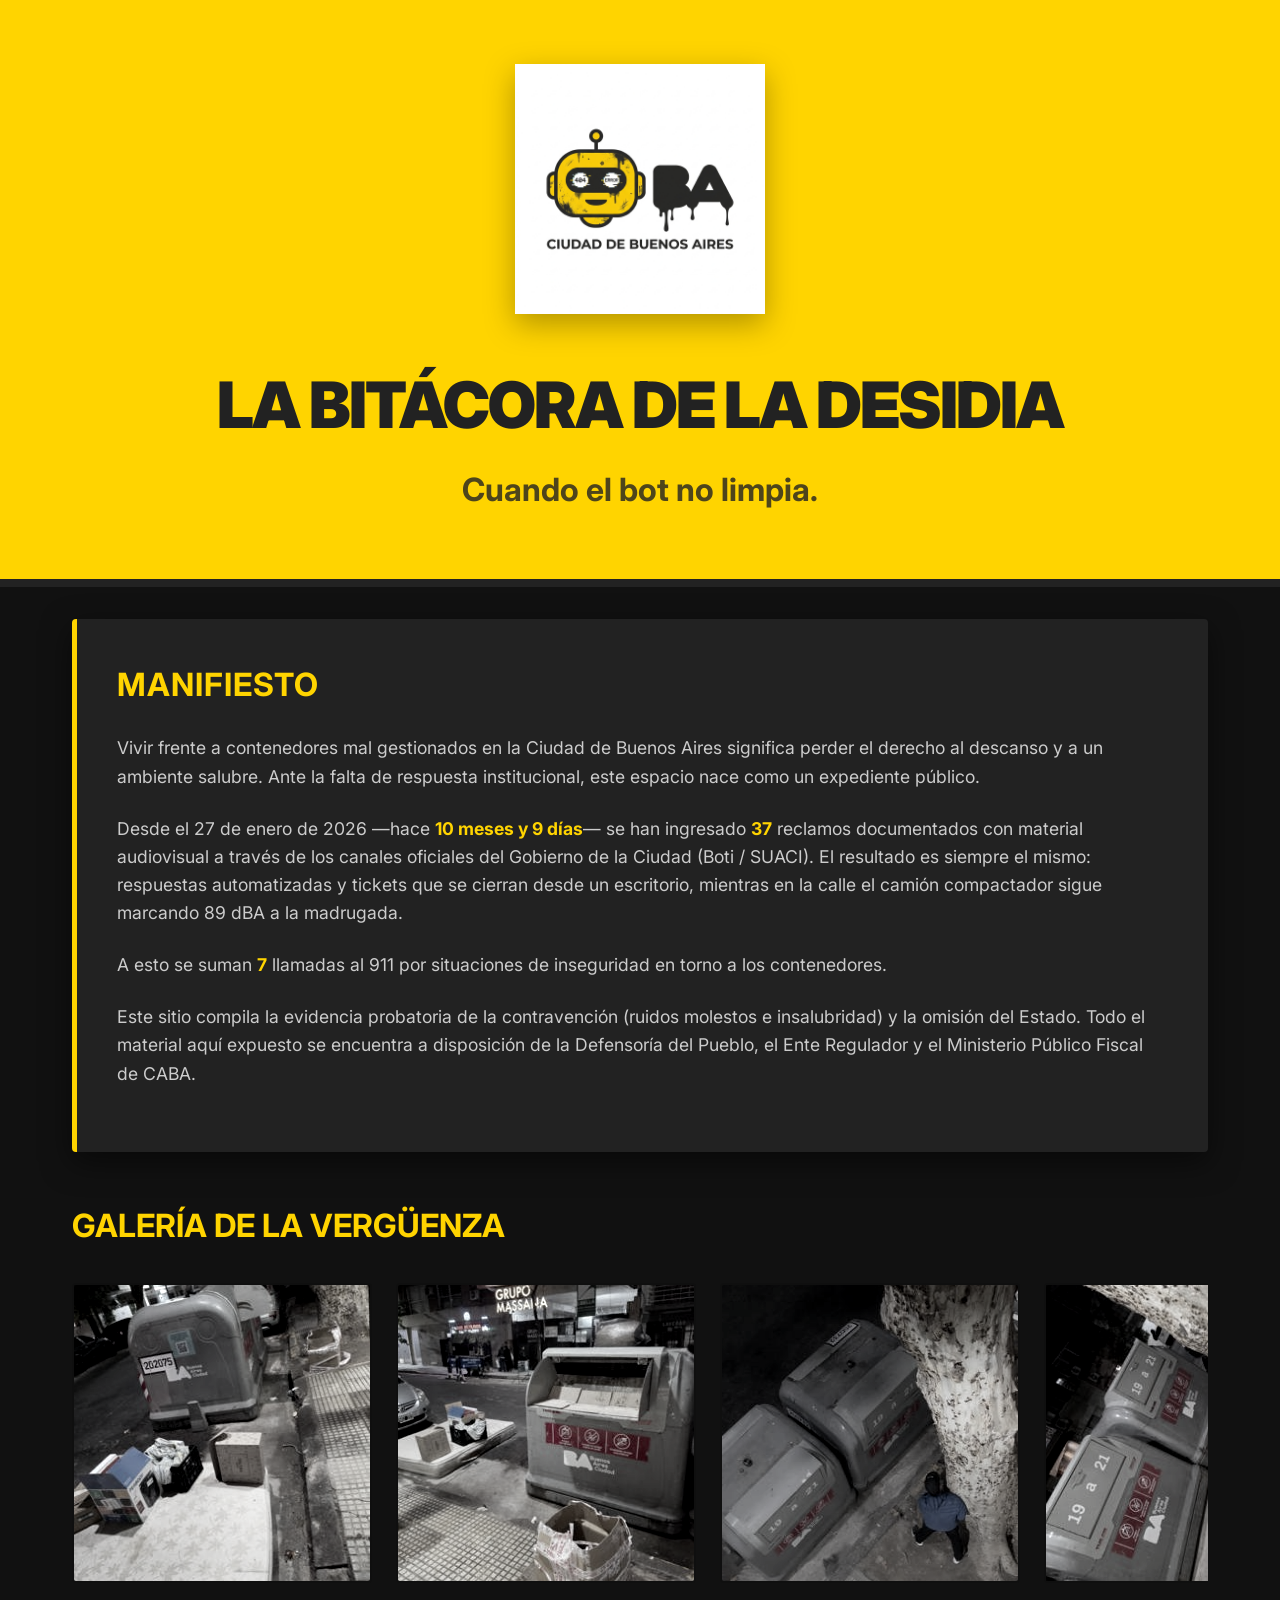
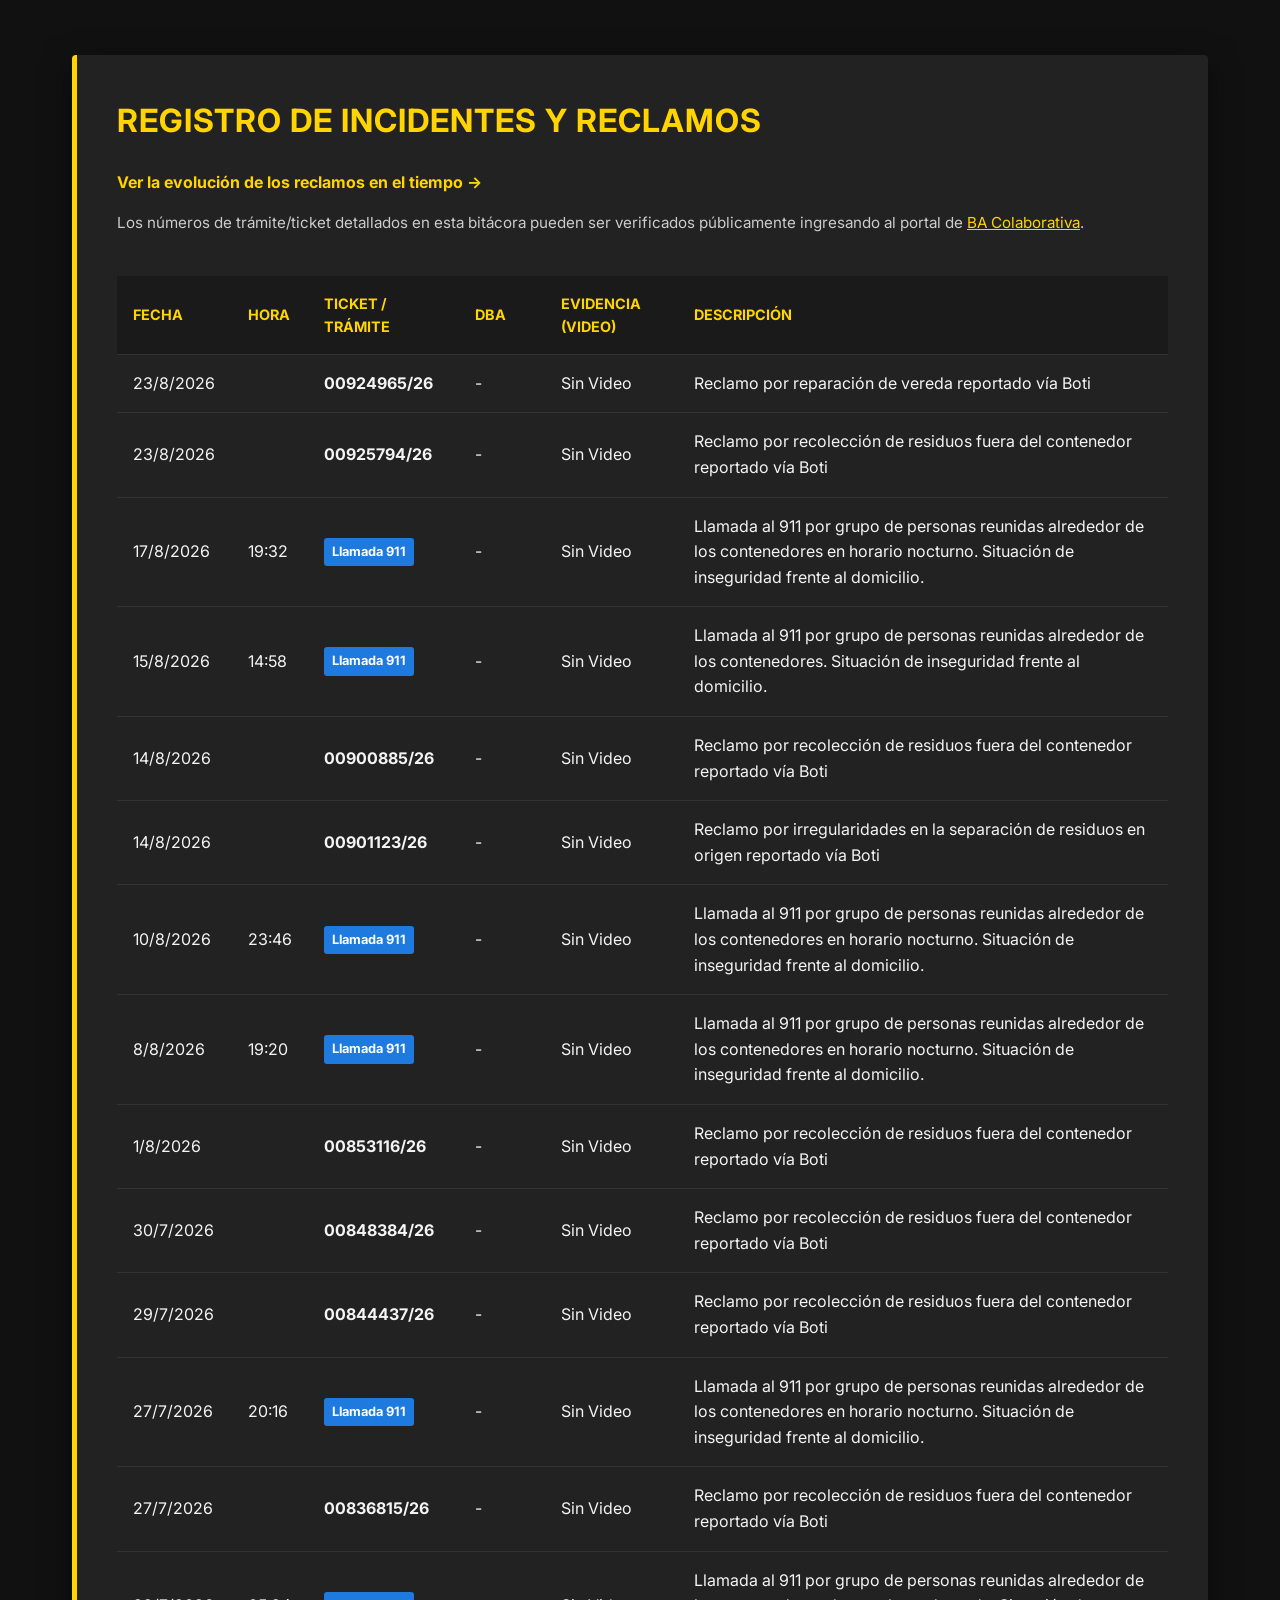
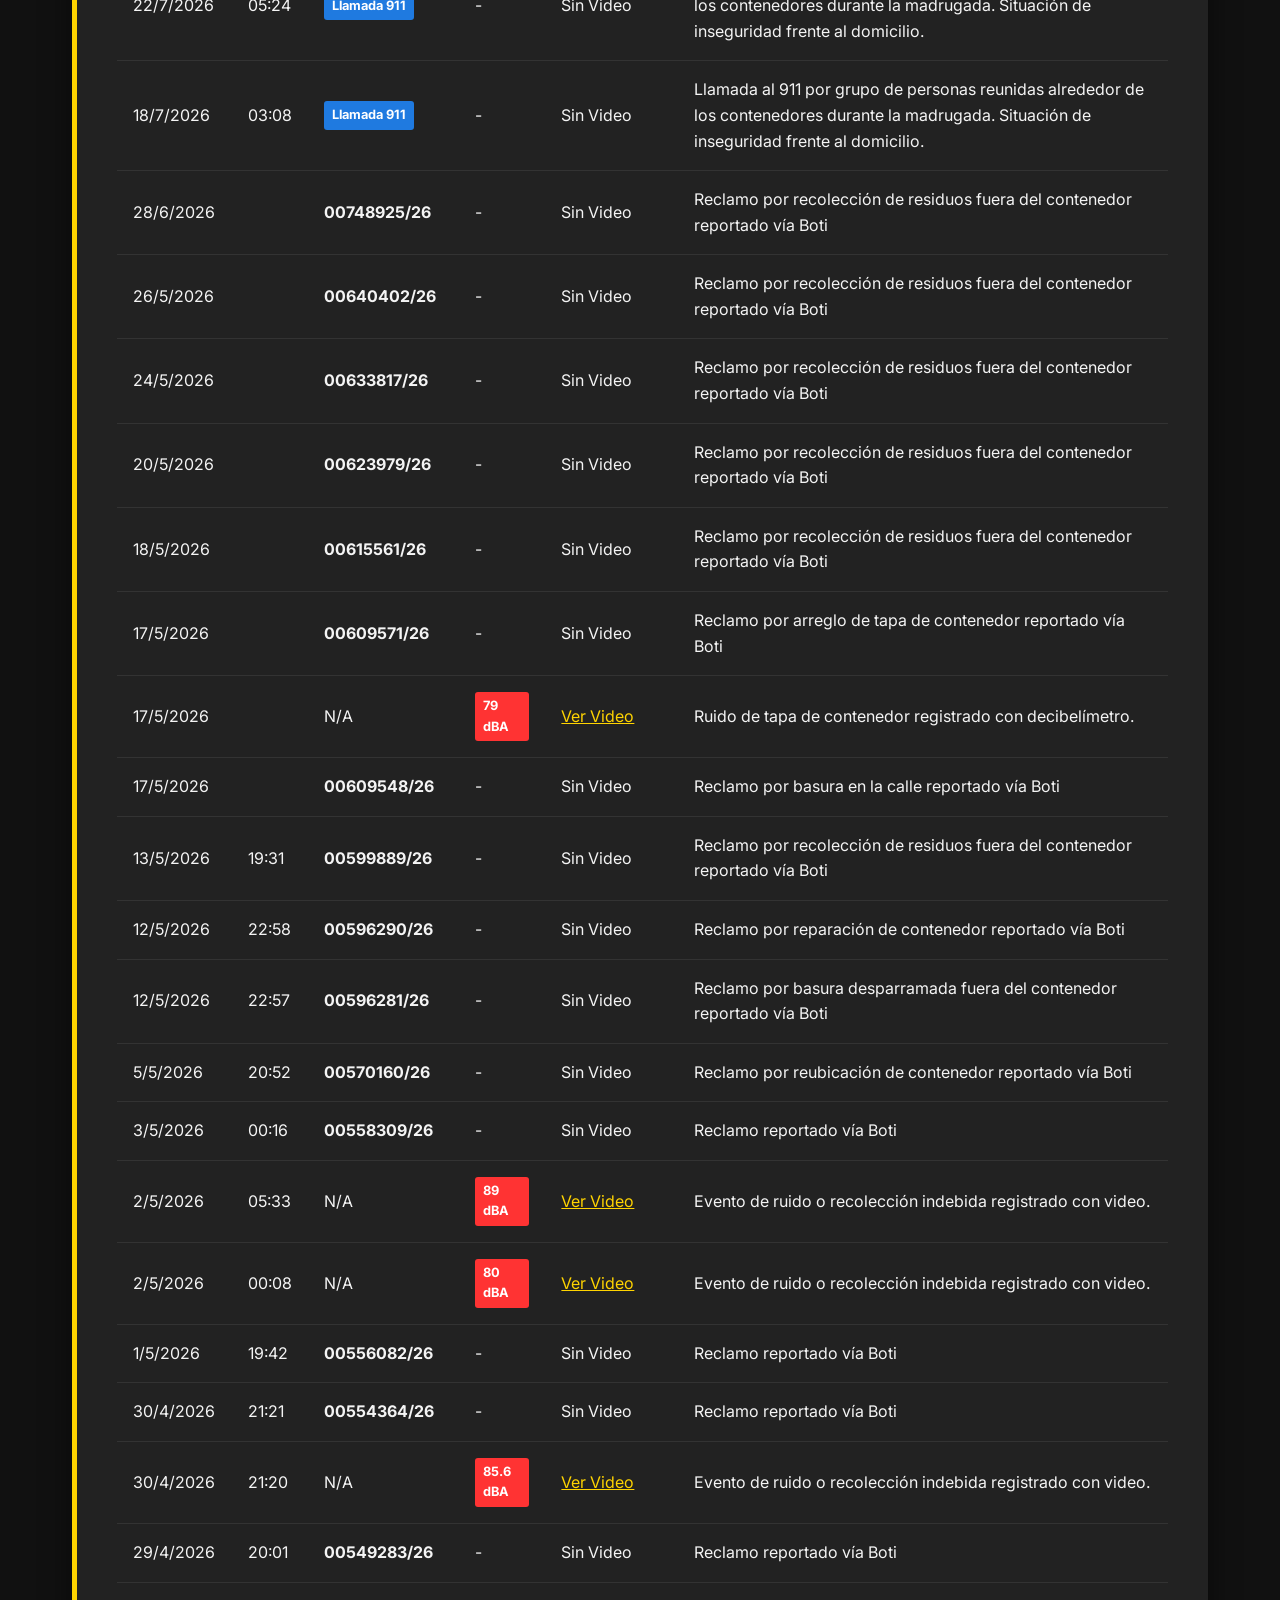
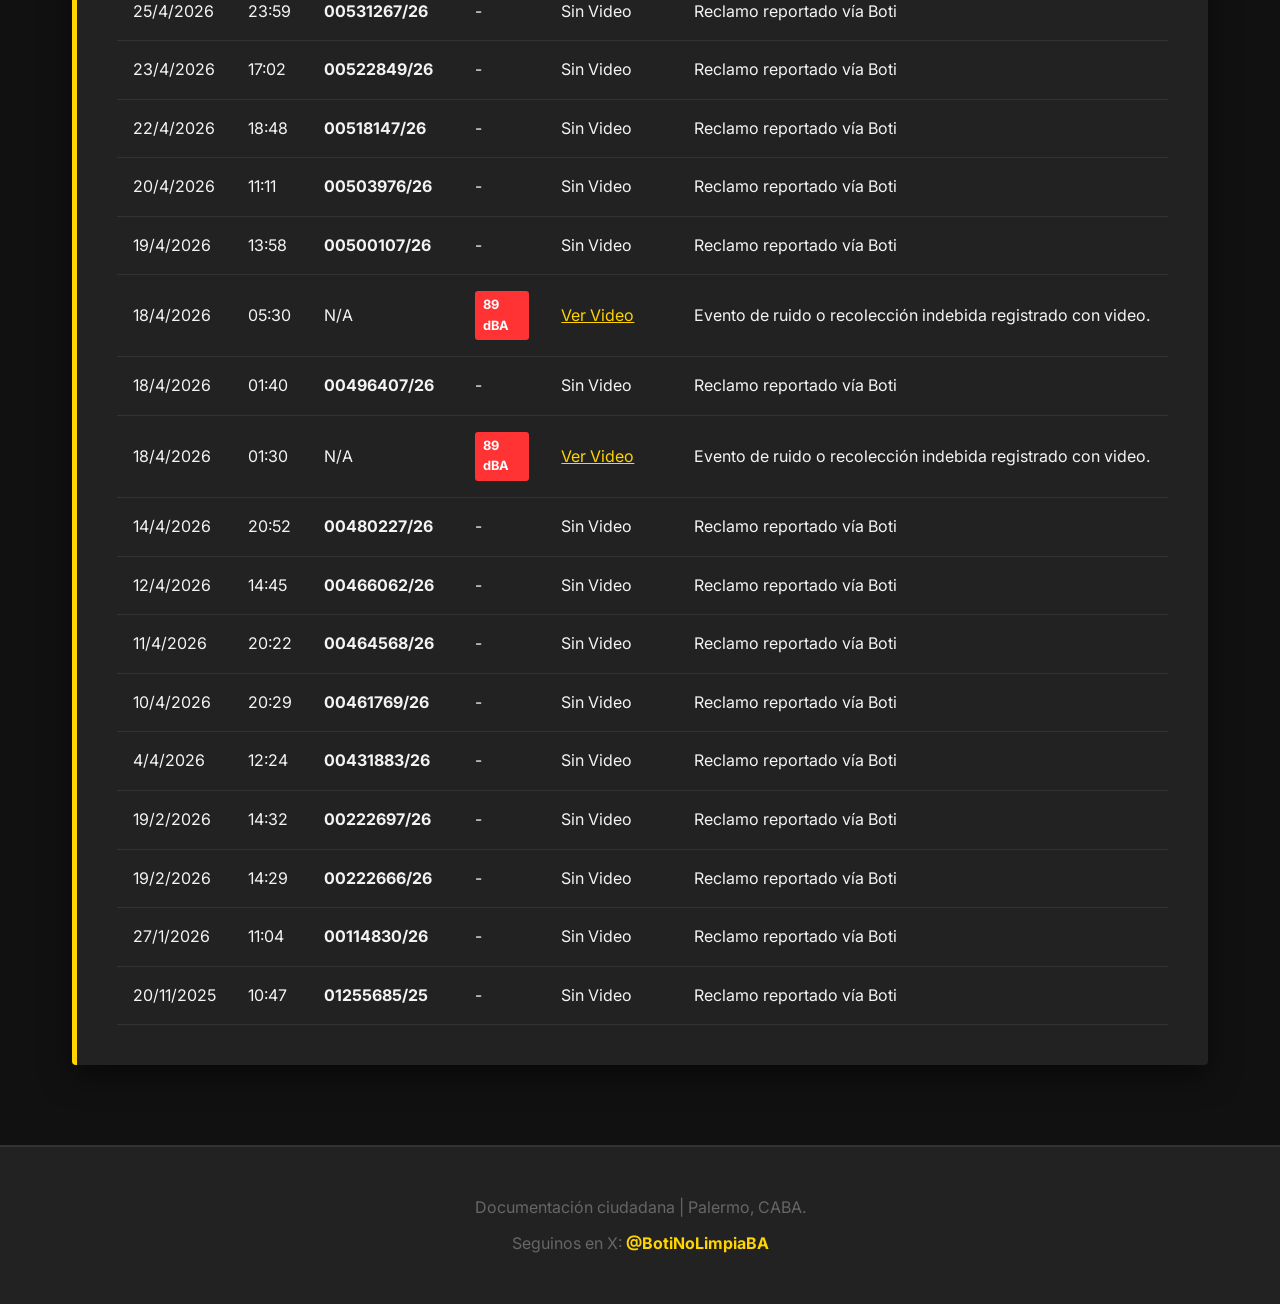
==== commit c47287e2: "add evolucion.html: cumulative claims and 911 calls chart Separate view so the main logbook stays un" ====
--- a/index.html
+++ b/index.html
@@ -6,7 +6,7 @@
     <title>BotiNoLimpia - Bitácora de la Desidia</title>
     <meta name="description" content="Bitácora ciudadana documentando la falta de recolección de residuos e insalubridad frente a domicilio en Palermo, CABA.">
     <link href="https://fonts.googleapis.com/css2?family=Inter:wght@400;700;900&display=swap" rel="stylesheet">
-    <link rel="stylesheet" href="css/style.css">
+    <link rel="stylesheet" href="css/style.css?v=20260824">
 </head>
 <body>
     <header class="hero">
@@ -39,6 +39,9 @@
 
         <section class="logbook card">
             <h3>Registro de Incidentes y Reclamos</h3>
+            <p style="margin-bottom: 1rem;">
+                <a href="evolucion.html" style="color: var(--caba-yellow); font-weight: 700; text-decoration: none;">Ver la evolución de los reclamos en el tiempo →</a>
+            </p>
             <p style="margin-bottom: 1.5rem; font-size: 0.95rem; color: #ccc;">
                 Los números de trámite/ticket detallados en esta bitácora pueden ser verificados públicamente ingresando al portal de <a href="https://bacolaborativa.buenosaires.gob.ar/" target="_blank" style="color: var(--caba-yellow); text-decoration: underline;">BA Colaborativa</a>.
             </p>
@@ -67,6 +70,6 @@
         <p style="margin-top: 10px;">Seguinos en X: <a href="https://x.com/BotiNoLimpiaBA" target="_blank" style="color: var(--caba-yellow); text-decoration: none; font-weight: bold;">@BotiNoLimpiaBA</a></p>
     </footer>
 
-    <script src="js/app.js"></script>
+    <script src="js/app.js?v=20260824"></script>
 </body>
 </html>
--- a/css/style.css
+++ b/css/style.css
@@ -226,3 +226,17 @@
         padding: 1.5rem;
     }
 }
+
+/* Accesibilidad */
+.visually-hidden {
+    position: absolute;
+    width: 1px;
+    height: 1px;
+    margin: -1px;
+    padding: 0;
+    overflow: hidden;
+    clip: rect(0 0 0 0);
+    clip-path: inset(50%);
+    white-space: nowrap;
+    border: 0;
+}
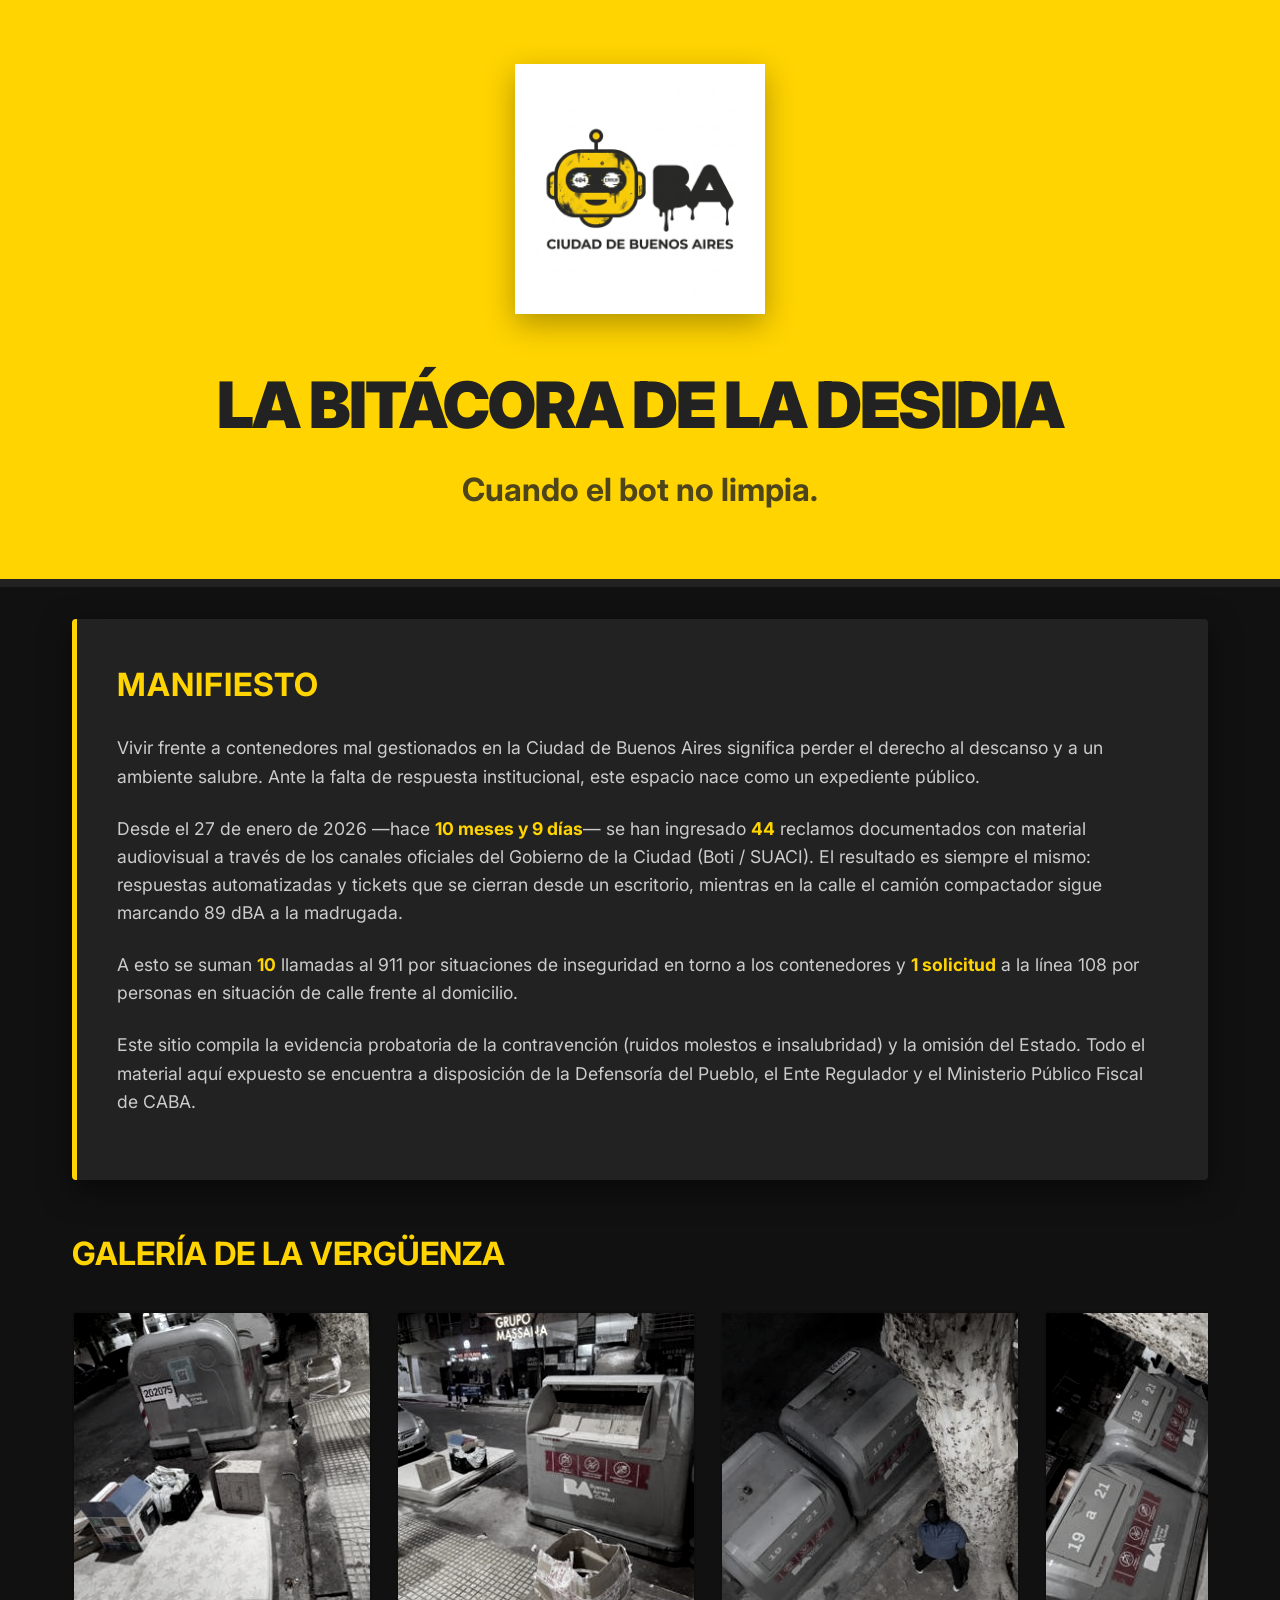
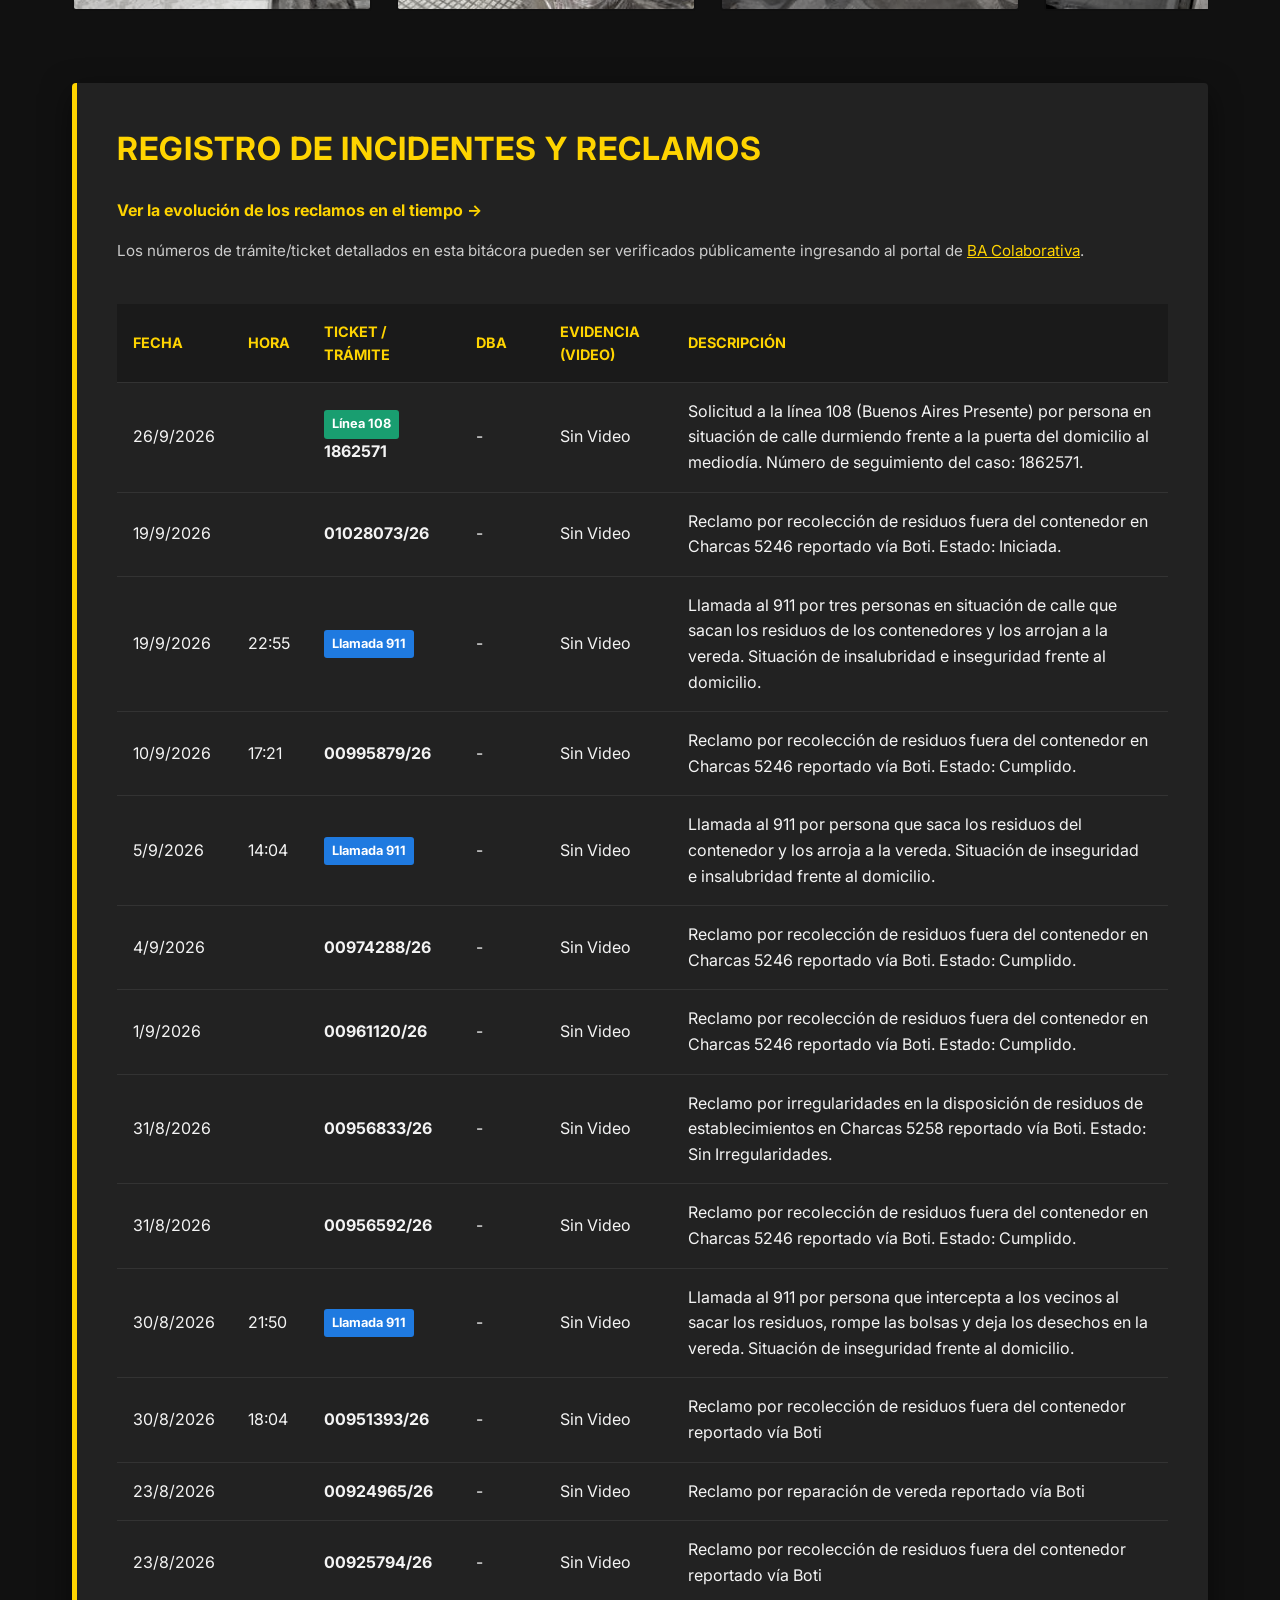
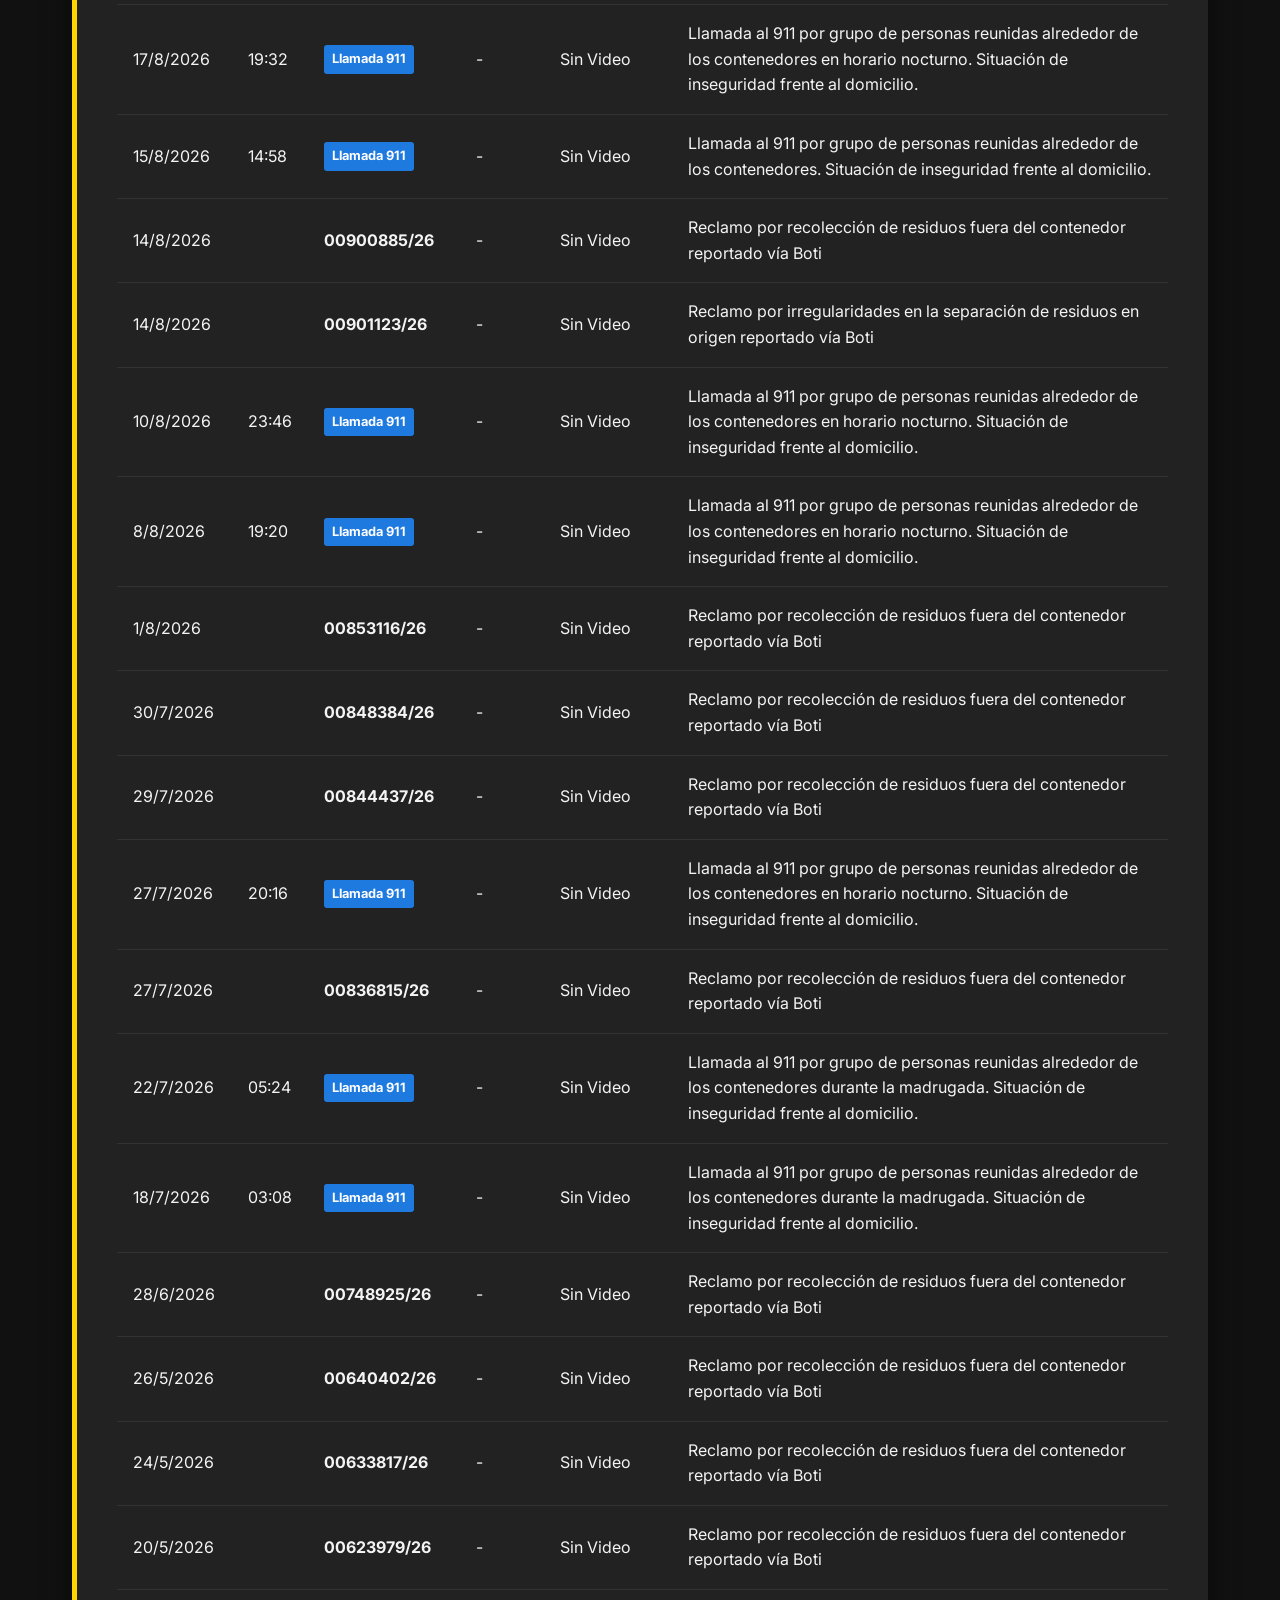
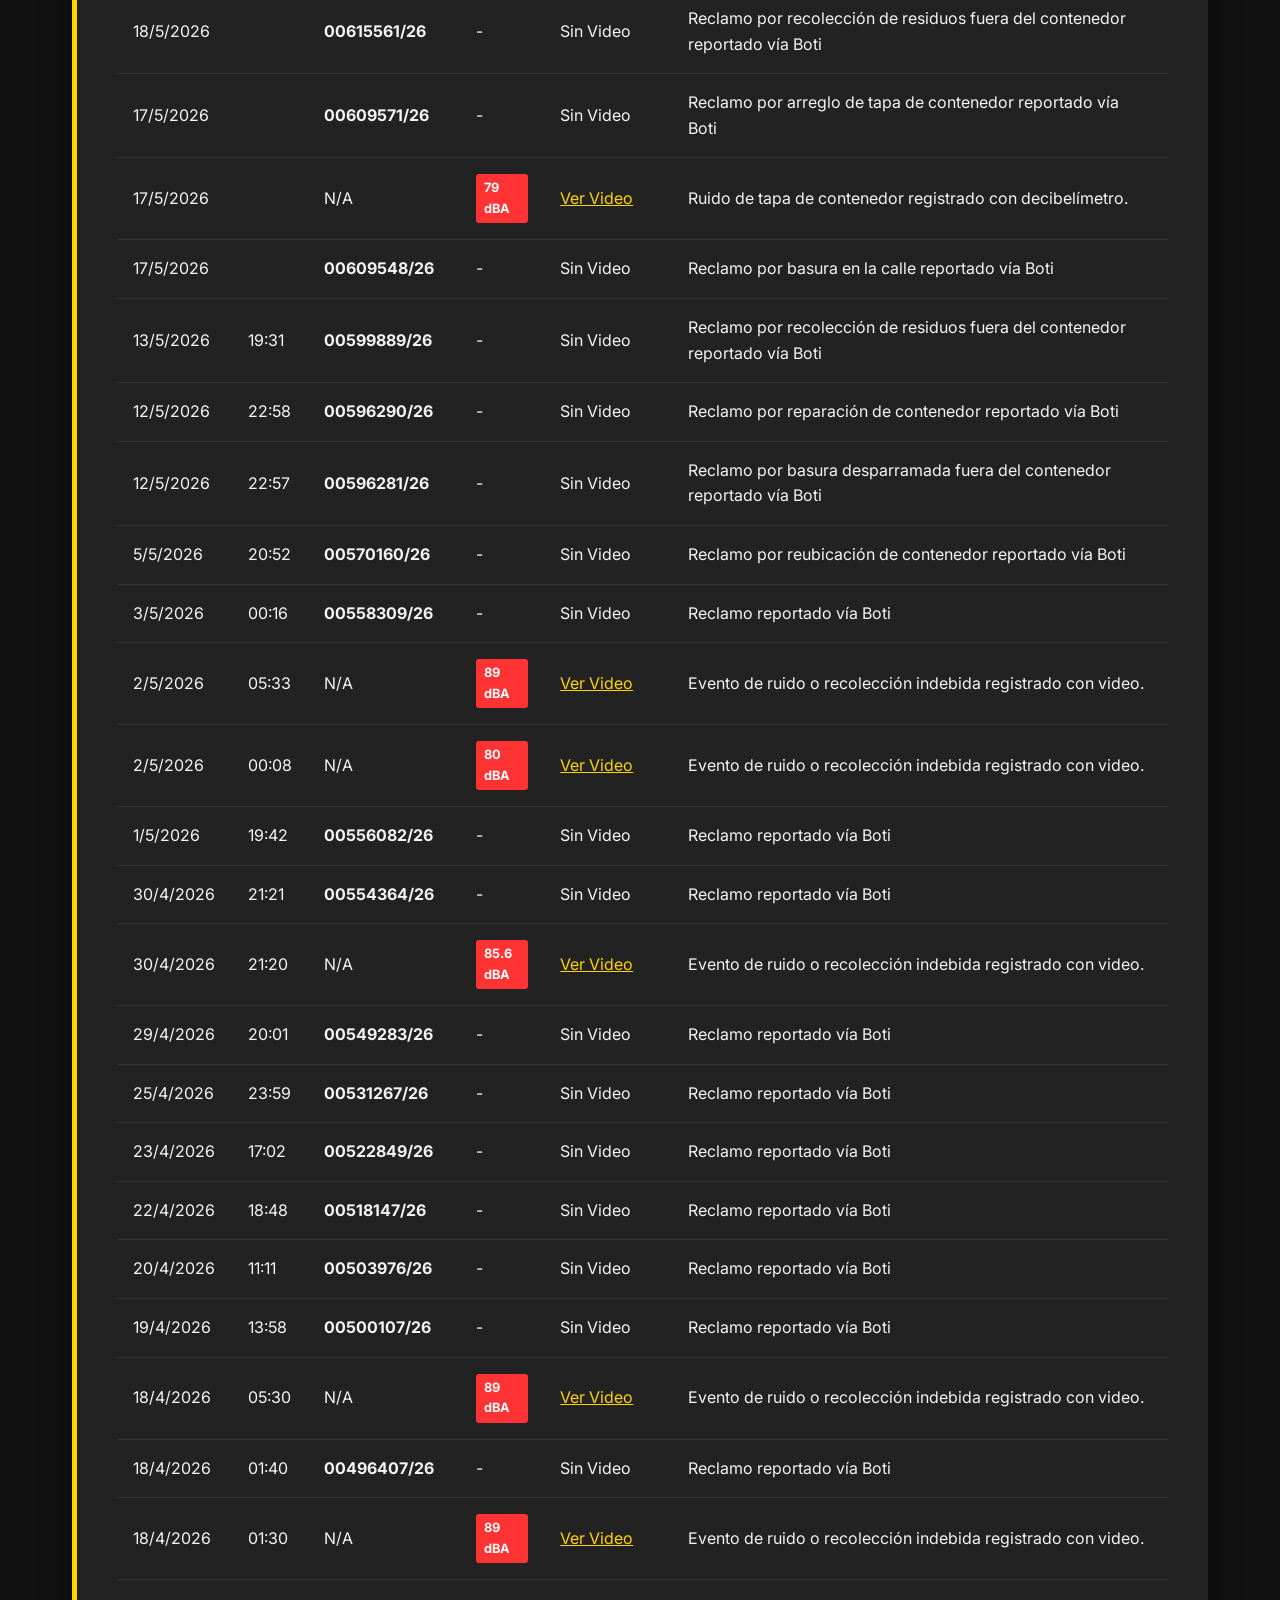
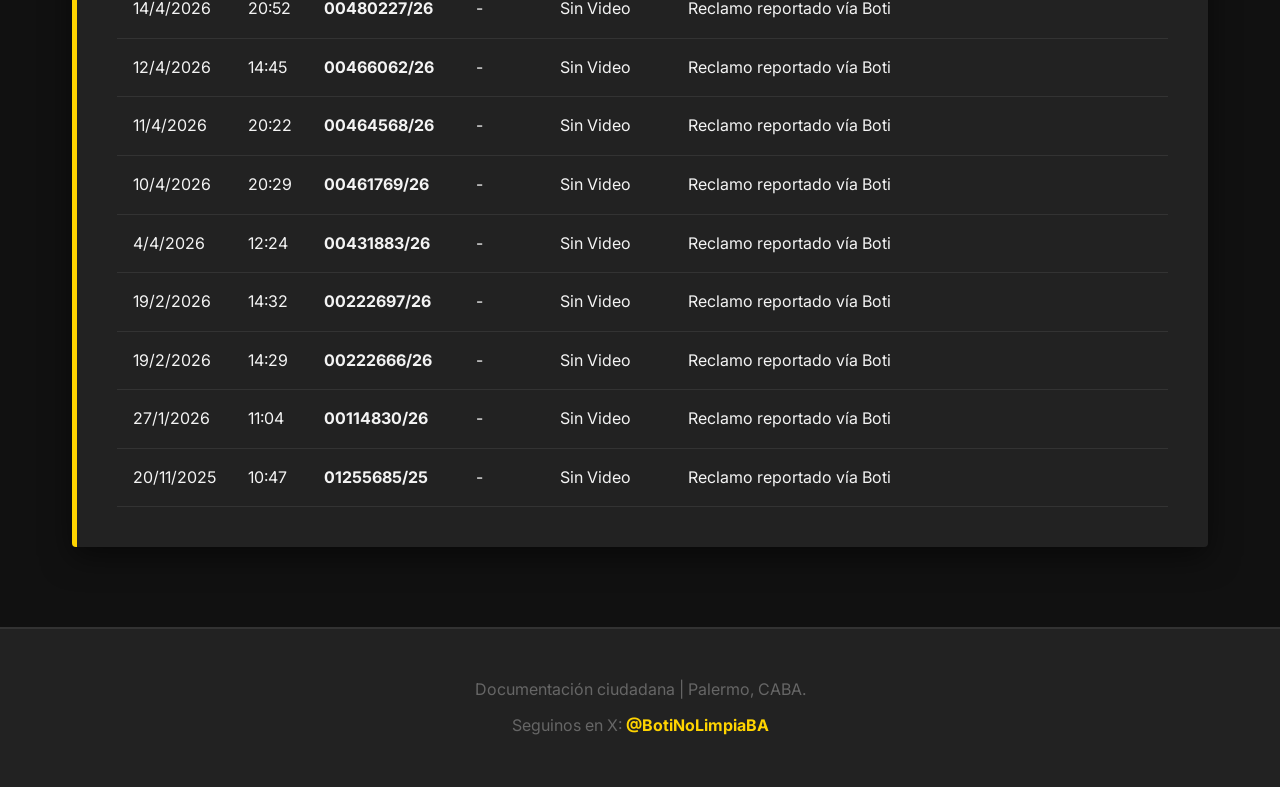
==== commit 24028e16: "add línea 108 request 1862571 (persona en situación de calle, 26/9/2026) - new entry type "108": per" ====
--- a/index.html
+++ b/index.html
@@ -6,7 +6,7 @@
     <title>BotiNoLimpia - Bitácora de la Desidia</title>
     <meta name="description" content="Bitácora ciudadana documentando la falta de recolección de residuos e insalubridad frente a domicilio en Palermo, CABA.">
     <link href="https://fonts.googleapis.com/css2?family=Inter:wght@400;700;900&display=swap" rel="stylesheet">
-    <link rel="stylesheet" href="css/style.css?v=20260824">
+    <link rel="stylesheet" href="css/style.css?v=20260926">
 </head>
 <body>
     <header class="hero">
@@ -24,7 +24,7 @@
             <h3>Manifiesto</h3>
             <p>Vivir frente a contenedores mal gestionados en la Ciudad de Buenos Aires significa perder el derecho al descanso y a un ambiente salubre. Ante la falta de respuesta institucional, este espacio nace como un expediente público.</p>
             <p>Desde el 27 de enero de 2026 —hace <span id="elapsed-time" style="color: var(--caba-yellow); font-weight: 700;"></span>— se han ingresado <span id="claim-count" style="color: var(--caba-yellow); font-weight: 700;"></span> reclamos documentados con material audiovisual a través de los canales oficiales del Gobierno de la Ciudad (Boti / SUACI). El resultado es siempre el mismo: respuestas automatizadas y tickets que se cierran desde un escritorio, mientras en la calle el camión compactador sigue marcando 89 dBA a la madrugada.</p>
-            <p>A esto se suman <span id="calls-911-count" style="color: var(--caba-yellow); font-weight: 700;"></span> llamadas al 911 por situaciones de inseguridad en torno a los contenedores.</p>
+            <p>A esto se suman <span id="calls-911-count" style="color: var(--caba-yellow); font-weight: 700;"></span> llamadas al 911 por situaciones de inseguridad en torno a los contenedores y <span id="calls-108-count" style="color: var(--caba-yellow); font-weight: 700;"></span> a la línea 108 por personas en situación de calle frente al domicilio.</p>
             <p>Este sitio compila la evidencia probatoria de la contravención (ruidos molestos e insalubridad) y la omisión del Estado. Todo el material aquí expuesto se encuentra a disposición de la Defensoría del Pueblo, el Ente Regulador y el Ministerio Público Fiscal de CABA.</p>
         </section>
 
@@ -70,6 +70,6 @@
         <p style="margin-top: 10px;">Seguinos en X: <a href="https://x.com/BotiNoLimpiaBA" target="_blank" style="color: var(--caba-yellow); text-decoration: none; font-weight: bold;">@BotiNoLimpiaBA</a></p>
     </footer>
 
-    <script src="js/app.js?v=20260824"></script>
+    <script src="js/app.js?v=20260926"></script>
 </body>
 </html>
--- a/css/style.css
+++ b/css/style.css
@@ -202,6 +202,11 @@
 
 .badge-alert {
     background-color: #1f7ae0;
+    color: white;
+}
+
+.badge-social {
+    background-color: #199e70;
     color: white;
 }
 
